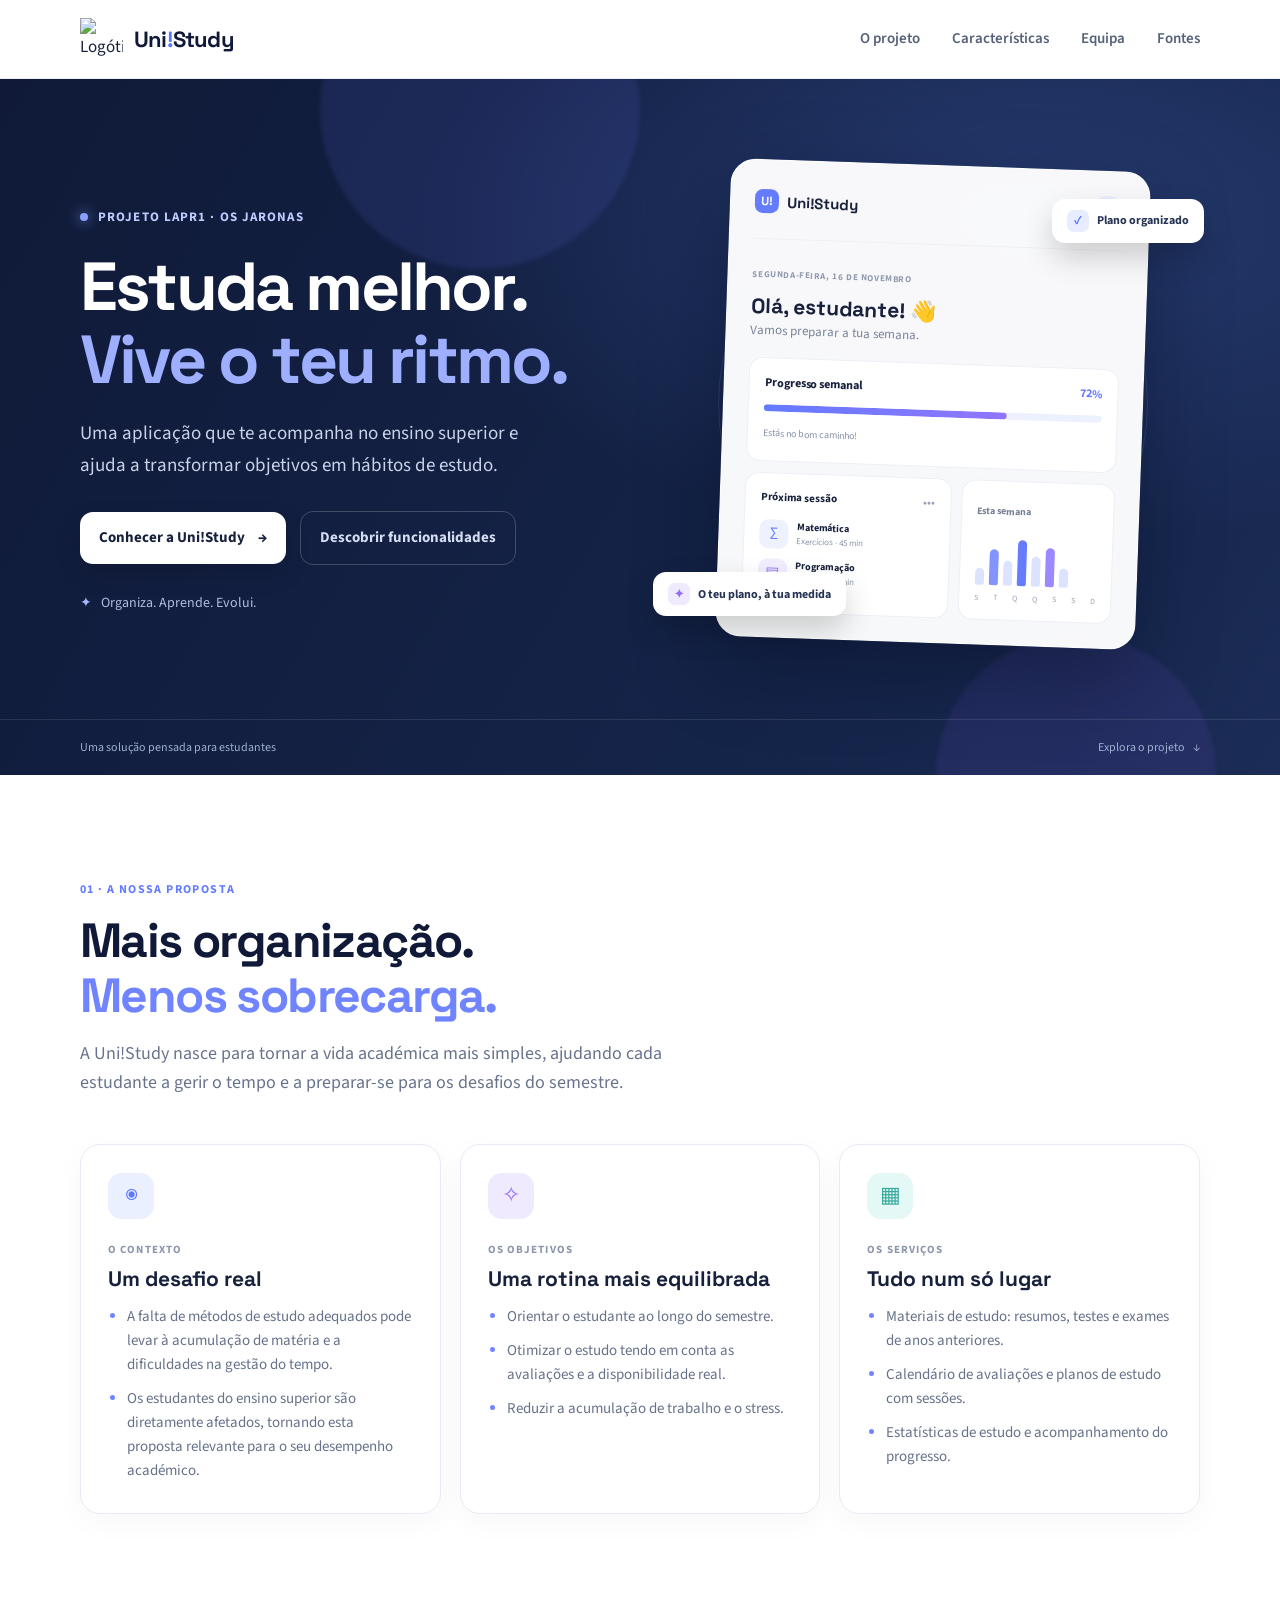
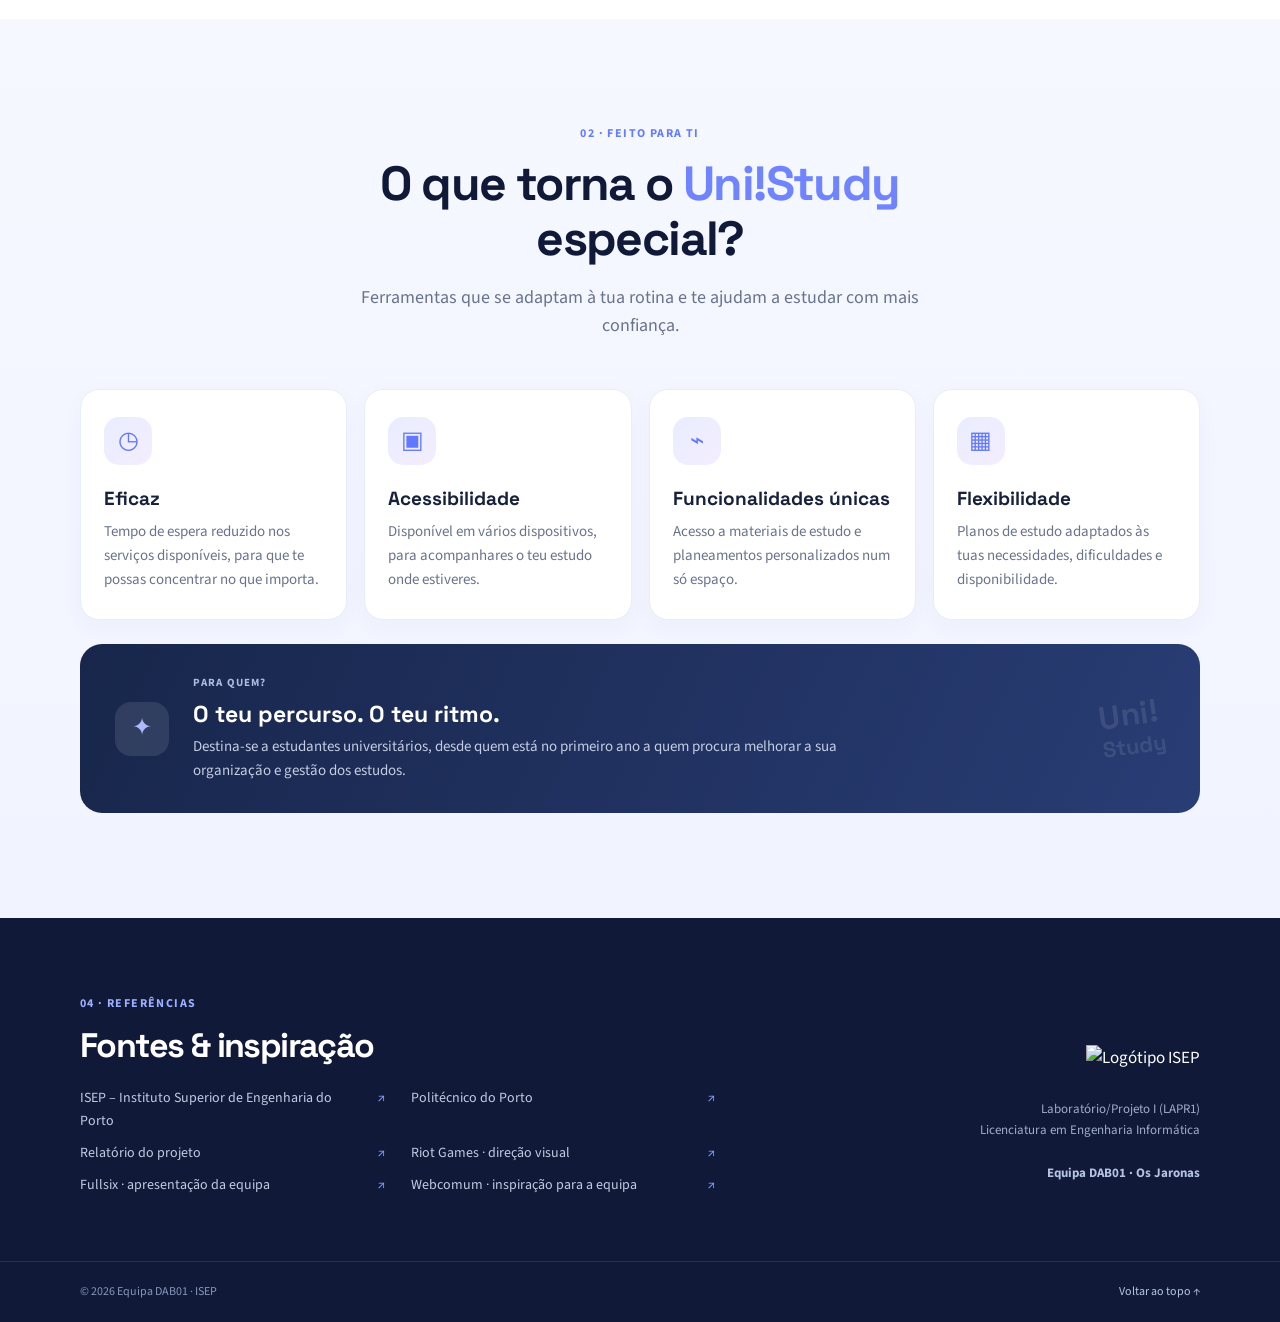
==== index.html @ 88d56cc1 "Fix typo in 'Conhecer a Uni!Study' link" ====
<!DOCTYPE html>
<html lang="pt">
<head>
  <meta charset="UTF-8">
  <meta name="viewport" content="width=device-width, initial-scale=1.0">
  <title>Uni!Study | LAPR1 – Os Jaronas DAB01</title>
  <meta name="description" content="Uni!Study — uma aplicação que te acompanha no ensino superior. Projeto LAPR1 da equipa DAB01 – ISEP.">
  <link rel="preconnect" href="https://fonts.googleapis.com">
  <link rel="preconnect" href="https://fonts.gstatic.com" crossorigin>
  <link href="https://fonts.googleapis.com/css2?family=Space+Grotesk:wght@500;600;700&family=Source+Sans+3:wght@400;600;700&display=swap" rel="stylesheet">
  <link rel="stylesheet" href="css/style.css">
</head>
<body>
  <header class="site-header">
    <div class="container header-inner">
      <a class="brand" href="#inicio" aria-label="Uni!Study — início">
        <img src="images/App-logo.png" alt="Logótipo Uni!Study" class="brand-logo">
        <span class="brand-name">Uni<span>!</span>Study</span>
      </a>
      <nav aria-label="Menu principal">
        <ul class="nav-links">
          <li><a href="#objetivos">O projeto</a></li>
          <li><a href="#caracteristicas">Características</a></li>
          <li><a href="equipa.html">Equipa</a></li>
          <li><a href="#fontes">Fontes</a></li>
        </ul>
      </nav>
    </div>
  </header>

  <main id="inicio">
    <section class="hero">
      <div class="hero-glow glow-one"></div><div class="hero-glow glow-two"></div>
      <div class="container hero-grid">
        <div class="hero-copy">
          <p class="eyebrow"><span class="eyebrow-dot"></span> Projeto LAPR1 · Os Jaronas</p>
          <h1>Estuda melhor.<br><span>Vive o teu ritmo.</span></h1>
          <p class="hero-description">Uma aplicação que te acompanha no ensino superior e ajuda a transformar objetivos em hábitos de estudo.</p>
          <div class="hero-actions">
            <a class="button button-primary" href="aplicacao.html">Conhecer a Uni!Study <span aria-hidden="true">→</span></a>
            <a class="button button-quiet" href="#caracteristicas">Descobrir funcionalidades</a>
          </div>
          <div class="hero-note"><span class="note-icon">✦</span> Organiza. Aprende. Evolui.</div>
        </div>
        <div class="hero-art" aria-label="Ilustração da aplicação Uni!Study">
          <div class="art-orbit orbit-a"></div><div class="art-orbit orbit-b"></div>
          <div class="floating-chip chip-top"><span class="chip-icon">✓</span> Plano organizado</div>
          <div class="app-preview">
            <div class="preview-top"><div class="preview-brand"><span class="mini-mark">U!</span> Uni!Study</div><span class="preview-avatar">JS</span></div>
            <div class="preview-welcome"><small>SEGUNDA-FEIRA, 16 DE NOVEMBRO</small><h3>Olá, estudante! 👋</h3><p>Vamos preparar a tua semana.</p></div>
            <div class="preview-card progress-card"><div class="progress-head"><span>Progresso semanal</span><strong>72%</strong></div><div class="progress-track"><span></span></div><small>Estás no bom caminho!</small></div>
            <div class="preview-lower"><div class="preview-card task-card"><div class="task-heading">Próxima sessão <span>•••</span></div><div class="task-row"><span class="task-symbol">∑</span><div><strong>Matemática</strong><small>Exercícios · 45 min</small></div></div><div class="task-row"><span class="task-symbol purple">▤</span><div><strong>Programação</strong><small>Revisão · 30 min</small></div></div></div><div class="preview-card week-card"><small>Esta semana</small><div class="week-bars"><i></i><i></i><i></i><i></i><i></i><i></i><i></i></div><div class="week-days"><span>S</span><span>T</span><span>Q</span><span>Q</span><span>S</span><span>S</span><span>D</span></div></div></div>
          </div>
          <div class="floating-chip chip-bottom"><span class="chip-icon purple-chip">✦</span> O teu plano, à tua medida</div>
        </div>
      </div>
      <div class="hero-bottom"><div class="container hero-bottom-inner"><span>Uma solução pensada para estudantes</span><span class="scroll-hint">Explora o projeto <span aria-hidden="true">↓</span></span></div></div>
    </section>

    <section id="objetivos" class="section section-light">
      <div class="container">
        <div class="section-heading"><p class="section-kicker">01 · A nossa proposta</p><h2>Mais organização.<br><span>Menos sobrecarga.</span></h2><p class="section-lead">A Uni!Study nasce para tornar a vida académica mais simples, ajudando cada estudante a gerir o tempo e a preparar-se para os desafios do semestre.</p></div>
        <div class="info-grid">
          <article class="info-card context-card"><div class="card-icon icon-blue">◉</div><p class="card-label">O contexto</p><h3>Um desafio real</h3><ul><li>A falta de métodos de estudo adequados pode levar à acumulação de matéria e a dificuldades na gestão do tempo.</li><li>Os estudantes do ensino superior são diretamente afetados, tornando esta proposta relevante para o seu desempenho académico.</li></ul></article>
          <article class="info-card goals-card"><div class="card-icon icon-violet">✧</div><p class="card-label">Os objetivos</p><h3>Uma rotina mais equilibrada</h3><ul><li>Orientar o estudante ao longo do semestre.</li><li>Otimizar o estudo tendo em conta as avaliações e a disponibilidade real.</li><li>Reduzir a acumulação de trabalho e o stress.</li></ul></article>
          <article class="info-card services-card"><div class="card-icon icon-teal">▦</div><p class="card-label">Os serviços</p><h3>Tudo num só lugar</h3><ul><li>Materiais de estudo: resumos, testes e exames de anos anteriores.</li><li>Calendário de avaliações e planos de estudo com sessões.</li><li>Estatísticas de estudo e acompanhamento do progresso.</li></ul></article>
        </div>
      </div>
    </section>

    <section id="caracteristicas" class="section features-section">
      <div class="container">
        <div class="section-heading heading-center"><p class="section-kicker">02 · Feito para ti</p><h2>O que torna o <span>Uni!Study</span> especial?</h2><p class="section-lead">Ferramentas que se adaptam à tua rotina e te ajudam a estudar com mais confiança.</p></div>
        <div class="features-grid">
          <article class="feature-card"><div class="feature-icon">◷</div><h3>Eficaz</h3><p>Tempo de espera reduzido nos serviços disponíveis, para que te possas concentrar no que importa.</p></article>
          <article class="feature-card"><div class="feature-icon">▣</div><h3>Acessibilidade</h3><p>Disponível em vários dispositivos, para acompanhares o teu estudo onde estiveres.</p></article>
          <article class="feature-card"><div class="feature-icon">⌁</div><h3>Funcionalidades únicas</h3><p>Acesso a materiais de estudo e planeamentos personalizados num só espaço.</p></article>
          <article class="feature-card"><div class="feature-icon">▦</div><h3>Flexibilidade</h3><p>Planos de estudo adaptados às tuas necessidades, dificuldades e disponibilidade.</p></article>
        </div>
        <div class="audience-banner"><div class="audience-symbol">✦</div><div><p class="card-label">Para quem?</p><h3>O teu percurso. O teu ritmo.</h3><p>Destina-se a estudantes universitários, desde quem está no primeiro ano a quem procura melhorar a sua organização e gestão dos estudos.</p></div><div class="audience-decoration">Uni!<br><span>Study</span></div></div>
      </div>
    </section>
  </main>

  <footer class="footer">
    <div class="container footer-main footer-main-updated">
      <section id="fontes" class="sources-section"><p class="section-kicker">04 · Referências</p><h2>Fontes & inspiração</h2><ul class="source-list"><li><a href="https://www.isep.ipp.pt" target="_blank" rel="noopener noreferrer">ISEP – Instituto Superior de Engenharia do Porto <span>↗</span></a></li><li><a href="https://www.ipp.pt" target="_blank" rel="noopener noreferrer">Politécnico do Porto <span>↗</span></a></li><li><a href="Documents/Relatorio_Sprint1.pdf" target="_blank" rel="noopener">Relatório do projeto <span>↗</span></a></li><li><a href="https://www.riotgames.com/en" target="_blank" rel="noopener noreferrer">Riot Games · direção visual <span>↗</span></a></li><li><a href="https://fullsix.pt/" target="_blank" rel="noopener noreferrer">Fullsix · apresentação da equipa <span>↗</span></a></li><li><a href="https://www.webcomum.com/pt" target="_blank" rel="noopener noreferrer">Webcomum · inspiração para a equipa <span>↗</span></a></li></ul></section>
      <div class="footer-brand"><img src="images/Isep-logo.png" alt="Logótipo ISEP" class="footer-logo"><p>Laboratório/Projeto I (LAPR1)<br>Licenciatura em Engenharia Informática</p><p class="footer-team-label">Equipa DAB01 · Os Jaronas</p></div>
    </div>
    <div class="footer-bottom"><div class="container footer-bottom-inner"><span>© 2026 Equipa DAB01 · ISEP</span><a href="#inicio">Voltar ao topo ↑</a></div></div>
  </footer>
</body>
</html>
---- css/style.css ----
:root{--navy:#101a38;--navy-2:#18264b;--blue:#5876ff;--violet:#8a67f5;--ink:#18213c;--muted:#68738c;--pale:#f5f7ff;--white:#fff;--line:#e8ebf5;--font-heading:'Space Grotesk',sans-serif;--font-body:'Source Sans 3',sans-serif}
*{box-sizing:border-box}html{scroll-behavior:smooth;scroll-padding-top:90px}body{margin:0;font-family:var(--font-body);color:var(--ink);background:#fff;font-size:17px;line-height:1.6}a{color:inherit;text-decoration:none}.container{width:min(1120px,calc(100% - 48px));margin-inline:auto}
.site-header{position:sticky;top:0;z-index:50;background:rgba(255,255,255,.92);backdrop-filter:blur(14px);border-bottom:1px solid rgba(230,234,245,.75)}.header-inner{height:78px;display:flex;align-items:center;justify-content:space-between;gap:26px}.brand{display:flex;align-items:center;gap:11px}.brand-logo{width:43px;height:43px;object-fit:contain}.brand-name{font:700 22px var(--font-heading);letter-spacing:-.8px;color:var(--navy)}.brand-name span{color:var(--blue)}.nav-links{display:flex;align-items:center;gap:32px;list-style:none;margin:0;padding:0}.nav-links a{font-weight:600;font-size:15px;color:#56617a;transition:color .2s}.nav-links a:hover{color:var(--blue)}.header-cta{background:var(--pale);color:var(--blue);font-weight:700;padding:10px 17px;border-radius:12px;font-size:14px;transition:.2s}.header-cta:hover{background:#e9edff;transform:translateY(-1px)}
.hero{position:relative;overflow:hidden;background:radial-gradient(ellipse at 80% 20%,#263b70 0,transparent 42%),linear-gradient(120deg,#101a38,#15254b 75%,#1b2c56);color:#fff;min-height:620px}.hero-grid{position:relative;z-index:2;display:grid;grid-template-columns:1fr 1fr;align-items:center;gap:50px;padding-top:86px;padding-bottom:76px}.hero-copy{max-width:540px}.eyebrow{display:flex;align-items:center;gap:10px;color:#bdcaff;font-weight:700;font-size:13px;letter-spacing:1.1px;text-transform:uppercase}.eyebrow-dot{width:8px;height:8px;background:#88a0ff;border-radius:50%;box-shadow:0 0 14px #88a0ff}.hero h1{font:700 clamp(44px,5.4vw,68px)/1.08 var(--font-heading);letter-spacing:-2.8px;margin:22px 0}.hero h1 span{color:#9eafff}.hero-description{font-size:19px;color:#c9d2e9;max-width:475px;line-height:1.65}.hero-actions{display:flex;flex-wrap:wrap;align-items:center;gap:14px;margin-top:30px}.button{display:inline-flex;align-items:center;gap:13px;border-radius:13px;padding:14px 19px;font-weight:700;font-size:15px;transition:transform .2s,box-shadow .2s}.button:hover{transform:translateY(-2px)}.button-primary{color:#18213c;background:#fff;box-shadow:0 10px 24px rgba(0,0,0,.13)}.button-primary:hover{box-shadow:0 13px 30px rgba(0,0,0,.2)}.button-quiet{color:#d4dcf2;border:1px solid rgba(255,255,255,.2)}.button-quiet:hover{background:rgba(255,255,255,.08)}.hero-note{margin-top:27px;color:#aebde0;font-size:14px;display:flex;align-items:center;gap:9px}.note-icon{color:#a6b5ff}.hero-art{position:relative;min-height:440px;display:flex;align-items:center;justify-content:center}.app-preview{position:relative;z-index:2;width:min(420px,100%);padding:24px;border:1px solid rgba(255,255,255,.5);border-radius:25px;background:rgba(255,255,255,.97);color:var(--ink);box-shadow:0 28px 80px rgba(4,10,29,.38);transform:rotate(2deg)}.preview-top{display:flex;align-items:center;justify-content:space-between;padding-bottom:20px;border-bottom:1px solid #edf0f7}.preview-brand{font:700 15px var(--font-heading);display:flex;align-items:center;gap:8px}.mini-mark{background:#657cff;color:#fff;font-weight:700;border-radius:8px;padding:4px 6px;font-size:12px}.preview-avatar{width:34px;height:34px;display:grid;place-items:center;border-radius:50%;background:#e9edff;color:#536bf0;font-weight:700;font-size:12px}.preview-welcome{padding:20px 0 16px}.preview-welcome small{font-size:9px;letter-spacing:.6px;color:#929bb0;font-weight:700}.preview-welcome h3{font:700 21px var(--font-heading);margin:6px 0 1px}.preview-welcome p{margin:0;color:#78839a;font-size:13px}.preview-card{border:1px solid #edf0f6;border-radius:14px;padding:15px;background:#fff}.progress-head{display:flex;justify-content:space-between;font-size:12px;font-weight:700}.progress-head strong{color:#657bff}.progress-track{height:7px;background:#edf0ff;border-radius:8px;margin:12px 0 7px;overflow:hidden}.progress-track span{display:block;width:72%;height:100%;border-radius:8px;background:linear-gradient(90deg,#637bff,#9275ff)}.progress-card>small{font-size:10px;color:#8791a6}.preview-lower{display:grid;grid-template-columns:1.35fr 1fr;gap:10px;margin-top:11px}.task-heading{font-size:11px;font-weight:700;display:flex;justify-content:space-between;margin-bottom:12px}.task-heading span{color:#9ba4b6}.task-row{display:flex;align-items:center;gap:8px;margin-top:9px}.task-symbol{width:29px;height:29px;border-radius:9px;background:#eef2ff;color:#6279ff;display:grid;place-items:center;font-size:15px}.task-symbol.purple{background:#f2edff;color:#9373f4}.task-row strong{display:block;font-size:10px}.task-row small{display:block;font-size:9px;color:#8b95a9}.week-card>small{font-size:10px;font-weight:700;color:#778198}.week-bars{height:54px;display:flex;align-items:end;gap:5px;margin-top:7px}.week-bars i{width:9px;border-radius:5px 5px 2px 2px;background:#dce3ff;height:30%}.week-bars i:nth-child(2){height:65%;background:#8394ff}.week-bars i:nth-child(3){height:45%}.week-bars i:nth-child(4){height:85%;background:#667cff}.week-bars i:nth-child(5){height:55%}.week-bars i:nth-child(6){height:72%;background:#9c88ff}.week-bars i:nth-child(7){height:34%}.week-days{display:flex;justify-content:space-between;font-size:8px;color:#9ca5b8;margin-top:7px}.floating-chip{position:absolute;z-index:3;display:flex;align-items:center;gap:8px;background:#fff;color:#273454;padding:11px 15px;border-radius:13px;font-size:12px;font-weight:700;box-shadow:0 14px 30px rgba(0,0,0,.18)}.chip-top{top:34px;right:-4px}.chip-bottom{bottom:27px;left:-12px}.chip-icon{width:22px;height:22px;border-radius:7px;display:grid;place-items:center;background:#e7edff;color:#5574ff}.purple-chip{background:#f0eaff;color:#926df4}.art-orbit{position:absolute;border:1px solid rgba(153,174,255,.16);border-radius:50%}.orbit-a{width:430px;height:430px}.orbit-b{width:340px;height:340px;border-style:dashed}.hero-glow{position:absolute;border-radius:50%;filter:blur(2px);pointer-events:none}.glow-one{width:320px;height:320px;background:rgba(104,118,255,.12);top:-130px;left:25%}.glow-two{width:280px;height:280px;background:rgba(144,104,255,.1);bottom:-140px;right:5%}.hero-bottom{border-top:1px solid rgba(255,255,255,.1);position:relative;z-index:2}.hero-bottom-inner{height:55px;display:flex;justify-content:space-between;align-items:center;color:#9eafd2;font-size:12px}.scroll-hint{display:flex;gap:8px;align-items:center}
.section{padding:105px 0}.section-light{background:#fff}.section-heading{max-width:640px;margin-bottom:46px}.section-kicker{font-size:12px;letter-spacing:1.4px;text-transform:uppercase;font-weight:700;color:#647cff;margin:0 0 13px}.section-heading h2,.footer h2{font:700 clamp(34px,4vw,48px)/1.15 var(--font-heading);letter-spacing:-1.6px;margin:0;color:var(--navy)}.section-heading h2 span{color:#7084ff}.section-lead{color:var(--muted);font-size:18px;max-width:600px;margin:17px 0 0}.info-grid{display:grid;grid-template-columns:repeat(3,1fr);gap:19px}.info-card{padding:28px 27px 30px;border:1px solid var(--line);border-radius:20px;background:#fff;box-shadow:0 8px 30px rgba(25,40,85,.035);transition:transform .25s,box-shadow .25s}.info-card:hover{transform:translateY(-5px);box-shadow:0 17px 38px rgba(25,40,85,.09)}.card-icon{width:46px;height:46px;display:grid;place-items:center;border-radius:14px;font-size:22px;margin-bottom:22px}.icon-blue{background:#eaf0ff;color:#5c78ff}.icon-violet{background:#f0eaff;color:#956ff5}.icon-teal{background:#e4f8f5;color:#39a99c}.card-label{font-size:11px;letter-spacing:1.1px;text-transform:uppercase;font-weight:700;color:#8b95ab;margin:0 0 7px}.info-card h3{font:700 21px var(--font-heading);margin:0 0 13px}.info-card ul{padding-left:19px;margin:0;color:#66718a;font-size:15px}.info-card li+li{margin-top:10px}.info-card li::marker{color:#7185ff}
.features-section{background:linear-gradient(180deg,#f6f8ff,#f1f4ff);position:relative}.heading-center{text-align:center;margin-inline:auto;max-width:720px;margin-bottom:48px}.heading-center .section-lead{margin-inline:auto}.features-grid{display:grid;grid-template-columns:repeat(4,1fr);gap:17px}.feature-card{background:#fff;border:1px solid #e9edfb;border-radius:19px;padding:27px 23px;box-shadow:0 7px 25px rgba(37,53,111,.035);transition:transform .25s,box-shadow .25s}.feature-card:hover{transform:translateY(-5px);box-shadow:0 15px 32px rgba(37,53,111,.09)}.feature-icon{width:48px;height:48px;display:grid;place-items:center;border-radius:15px;background:linear-gradient(135deg,#e9edff,#f3edff);color:#6178ff;font-size:24px;margin-bottom:21px}.feature-card h3{font:700 19px var(--font-heading);margin:0 0 9px}.feature-card p{margin:0;color:#69748b;font-size:15px}.audience-banner{margin-top:24px;border-radius:22px;padding:30px 35px;display:flex;align-items:center;gap:24px;background:linear-gradient(115deg,#18264b,#293d75);color:white;position:relative;overflow:hidden}.audience-symbol{width:54px;height:54px;border-radius:16px;background:rgba(255,255,255,.1);display:grid;place-items:center;font-size:24px;color:#aebaff;flex-shrink:0}.audience-banner .card-label{color:#aebce0}.audience-banner h3{font:700 23px var(--font-heading);margin:0 0 6px}.audience-banner p:last-child{margin:0;color:#c4cde3;font-size:15px;max-width:700px}.audience-decoration{margin-left:auto;font:700 32px/.9 var(--font-heading);color:rgba(255,255,255,.1);transform:rotate(-8deg);white-space:nowrap}.audience-decoration span{font-size:22px}
.footer{background:#101a38;color:#fff}.footer-main{padding:76px 0 64px;display:grid;grid-template-columns:1.2fr 1fr .8fr;gap:60px}.footer .section-kicker{color:#9eafff}.footer h2{font-size:34px;color:#fff}.footer-intro{color:#aeb9d4;margin:13px 0 24px;font-size:15px}.team-list,.source-list{list-style:none;padding:0;margin:0}.team-list li{display:flex;align-items:center;gap:11px;padding:10px 0;border-bottom:1px solid rgba(255,255,255,.09)}.team-avatar{width:33px;height:33px;border-radius:11px;display:grid;place-items:center;background:#253765;color:#b6c4ff;font-size:11px;font-weight:700}.team-name{font-weight:600;font-size:14px}.team-number{margin-left:auto;color:#8695b8;font-size:12px}.sources-section h2{margin-bottom:22px}.source-list li+li{margin-top:12px}.source-list a{display:flex;justify-content:space-between;gap:15px;color:#c0cbe3;font-size:14px;transition:color .2s}.source-list a:hover{color:white}.source-list span{color:#879bff}.footer-brand{align-self:end;text-align:right}.footer-logo{width:130px;max-height:70px;object-fit:contain;margin-bottom:14px}.footer-brand p{font-size:13px;line-height:1.6;color:#9eaccb}.footer-bottom{border-top:1px solid rgba(255,255,255,.1)}.footer-bottom-inner{height:60px;display:flex;align-items:center;justify-content:space-between;font-size:12px;color:#8796b7}.footer-bottom a{color:#b7c4e4;transition:color .2s}.footer-bottom a:hover{color:#fff}
@media(max-width:950px){.nav-links{gap:18px}.hero-grid{gap:25px}.hero h1{font-size:55px}.app-preview{width:370px;padding:20px}.hero-art{min-height:390px}.info-grid{gap:13px}.info-card{padding:23px 20px}.features-grid{grid-template-columns:repeat(2,1fr)}.footer-main{gap:35px}}
@media(max-width:720px){.header-inner{height:auto;min-height:72px;flex-wrap:wrap;padding:13px 0}.nav-links{order:3;width:100%;justify-content:center;gap:22px;padding:7px 0 3px}.nav-links a{font-size:13px}.header-cta{font-size:13px}.hero-grid{grid-template-columns:1fr;padding-top:62px;padding-bottom:48px}.hero-copy{margin-inline:auto;text-align:center}.eyebrow,.hero-actions,.hero-note{justify-content:center}.hero h1{font-size:clamp(43px,10vw,60px)}.hero-description{margin-inline:auto;font-size:17px}.hero-art{min-height:390px;margin-top:8px}.app-preview{width:min(400px,92%)}.chip-top{right:0}.chip-bottom{left:0}.hero-bottom-inner{font-size:11px}.section{padding:75px 0}.section-heading h2{font-size:39px}.section-lead{font-size:16px}.info-grid{grid-template-columns:1fr}.info-card{padding:25px}.heading-center{margin-bottom:34px}.audience-banner{padding:24px;gap:15px}.audience-decoration{display:none}.footer-main{grid-template-columns:1fr;gap:40px;padding:60px 0}.footer-brand{text-align:left;align-self:auto}.footer-logo{margin-bottom:8px}.footer-bottom-inner{height:auto;min-height:60px;gap:12px;padding:15px 0}}
@media(max-width:420px){.container{width:calc(100% - 30px)}.brand-name{font-size:19px}.brand-logo{width:36px;height:36px}.header-cta{padding:9px 12px}.nav-links{gap:15px}.nav-links a{font-size:12px}.hero h1{letter-spacing:-1.8px}.hero-actions{flex-direction:column}.button{width:100%;justify-content:center}.hero-art{min-height:350px}.app-preview{padding:17px}.preview-lower{grid-template-columns:1.2fr .9fr}.floating-chip{font-size:11px;padding:9px 11px}.chip-bottom{bottom:10px}.chip-top{top:10px}.orbit-a{width:350px;height:350px}.orbit-b{width:280px;height:280px}.features-grid{grid-template-columns:1fr}.feature-card{padding:24px}.audience-banner{align-items:flex-start}.audience-symbol{width:43px;height:43px;font-size:20px}}
@media(prefers-reduced-motion:reduce){html{scroll-behavior:auto}*,*::before,*::after{transition:none!important}}

/* Inspiration update: editorial team cards, bold contrast and a more visual rhythm */
.team-showcase{padding:100px 0 92px;background:#11162b;color:#fff;position:relative;overflow:hidden}.team-showcase:before{content:"";position:absolute;width:680px;height:680px;border:1px solid rgba(132,151,255,.12);border-radius:50%;left:-370px;top:-310px;pointer-events:none}.team-showcase:after{content:"U!";position:absolute;right:-35px;bottom:-100px;font:700 330px/.8 var(--font-heading);letter-spacing:-30px;color:rgba(255,255,255,.025);pointer-events:none}.team-heading{display:flex;align-items:end;justify-content:space-between;gap:35px;margin-bottom:42px;position:relative;z-index:1}.team-heading h2{font:700 clamp(36px,4.5vw,54px)/1.05 var(--font-heading);letter-spacing:-2px;margin:0;color:#fff}.team-heading h2 span{color:#8fa0ff}.team-heading>p{max-width:380px;margin:0 0 4px;color:#aab4d2;font-size:16px}.team-cards{display:grid;grid-template-columns:repeat(4,1fr);gap:18px;position:relative;z-index:1}.member-card{border:1px solid rgba(255,255,255,.11);background:rgba(255,255,255,.035);border-radius:19px;overflow:hidden;transition:transform .28s,border-color .28s,background .28s}.member-card:hover{transform:translateY(-8px);border-color:rgba(255,255,255,.3);background:rgba(255,255,255,.07)}.member-art{height:245px;position:relative;overflow:hidden;display:grid;place-items:center}.member-blue .member-art{background:linear-gradient(145deg,#243b76,#607cff)}.member-violet .member-art{background:linear-gradient(145deg,#46316f,#9a79f4)}.member-orange .member-art{background:linear-gradient(145deg,#763c34,#f0a56d)}.member-teal .member-art{background:linear-gradient(145deg,#1f5e61,#56c4b3)}.member-shape{position:absolute;border:1px solid rgba(255,255,255,.26);border-radius:50%;transition:transform .5s}.member-card:hover .member-shape{transform:scale(1.14) rotate(15deg)}.shape-one{width:240px;height:240px;left:-50px;top:25px}.shape-two{width:190px;height:190px;right:-35px;top:10px;border-style:dashed}.shape-three{width:260px;height:260px;right:-90px;bottom:-70px}.shape-four{width:190px;height:190px;left:-40px;bottom:-40px}.member-initials{font:700 clamp(65px,7vw,100px)/1 var(--font-heading);letter-spacing:-8px;color:rgba(255,255,255,.92);text-shadow:0 12px 30px rgba(0,0,0,.13);z-index:1}.member-tag{position:absolute;top:16px;left:16px;border:1px solid rgba(255,255,255,.3);background:rgba(10,15,30,.13);backdrop-filter:blur(6px);padding:6px 9px;border-radius:20px;font-size:10px;font-weight:700;letter-spacing:1px;color:#fff}.member-info{padding:19px 19px 20px;display:flex;align-items:center;justify-content:space-between;gap:12px}.member-info h3{margin:0;font:700 16px var(--font-heading);color:#fff}.member-info>span{font-size:11px;color:#a8b2d1;white-space:nowrap}.team-footnote{display:flex;align-items:center;gap:12px;margin-top:30px;color:#8995b9;font-size:12px;position:relative;z-index:1}.team-footnote-mark{width:30px;height:30px;display:grid;place-items:center;background:#657bff;border-radius:9px;font:700 12px var(--font-heading);color:#fff}.footer-main-updated{grid-template-columns:1.2fr .8fr}.footer-main-updated .source-list{display:grid;grid-template-columns:1fr 1fr;gap:10px 25px}.footer-main-updated .source-list li+li{margin-top:0}.footer-team-label{margin-top:22px!important;color:#b5c2e1!important;font-weight:700}
@media(max-width:950px){.team-cards{grid-template-columns:repeat(2,1fr)}.member-art{height:220px}.footer-main-updated{grid-template-columns:1fr .7fr}}
@media(max-width:720px){.team-showcase{padding:75px 0}.team-heading{display:block}.team-heading>p{margin-top:18px}.team-cards{gap:13px}.member-art{height:190px}.member-info{display:block;padding:16px}.member-info h3{font-size:15px}.member-info>span{display:block;margin-top:6px}.footer-main-updated{grid-template-columns:1fr}.footer-main-updated .source-list{grid-template-columns:1fr}}
@media(max-width:420px){.team-cards{grid-template-columns:1fr 1fr}.member-art{height:155px}.member-initials{font-size:68px}.member-info h3{font-size:14px}.member-tag{font-size:9px;padding:5px 7px}.team-footnote{align-items:flex-start}}


/* Secção da equipa — apresentação minimalista inspirada na referência Webcomum */
.team-showcase{background:#f4f4f4;color:#17243a;padding:76px 0 70px;overflow:hidden}
.team-showcase:before,.team-showcase:after{display:none}
.team-heading-simple{display:block;text-align:center;margin:0 0 54px}
.team-heading-simple>div{width:100%}
.team-heading-simple .section-kicker{color:#788397;margin-bottom:12px}
.team-heading-simple h2{font:700 clamp(34px,4vw,46px)/1.1 var(--font-heading);letter-spacing:-1.5px;color:#17243a;margin:0}
.team-heading-simple h2 span{color:#536df2}
.team-cards-simple{display:grid;grid-template-columns:repeat(4,minmax(0,1fr));gap:34px;max-width:900px;margin:0 auto;position:relative;z-index:1}
.member-card-simple{background:transparent;border:0;border-radius:0;box-shadow:none;text-align:center;padding:0;transition:transform .25s ease}
.member-card-simple:hover{transform:translateY(-5px);background:transparent;border:0}
.member-photo-placeholder{width:112px;height:112px;margin:0 auto 16px;border-radius:12px;background:linear-gradient(145deg,#e0e5ee,#cbd3e1);box-shadow:0 5px 16px rgba(20,35,60,.18);display:grid;place-items:center;overflow:hidden;position:relative}
.member-photo-placeholder:before{content:"";position:absolute;width:42px;height:42px;top:19px;border-radius:50%;background:#8794aa}
.member-photo-placeholder:after{content:"";position:absolute;width:72px;height:42px;bottom:-5px;border-radius:42px 42px 10px 10px;background:#8794aa}
.member-photo-placeholder span{position:absolute;z-index:2;bottom:9px;color:#fff;font:700 11px var(--font-heading);letter-spacing:1px;opacity:.95}
.member-card-simple h3{font:700 17px var(--font-heading);color:#17243a;margin:0 0 5px}
.member-card-simple p{font-size:13px;color:#7b8495;margin:0;letter-spacing:.3px}
.team-caption{text-align:center;color:#8992a1;font-size:12px;margin:48px 0 0}
@media(max-width:720px){.team-showcase{padding:65px 0}.team-heading-simple{margin-bottom:38px}.team-cards-simple{grid-template-columns:repeat(2,minmax(0,1fr));gap:34px 18px}.member-photo-placeholder{width:104px;height:104px}.team-caption{margin-top:38px}}
@media(max-width:380px){.team-cards-simple{gap:30px 10px}.member-card-simple h3{font-size:15px}.member-photo-placeholder{width:94px;height:94px}}
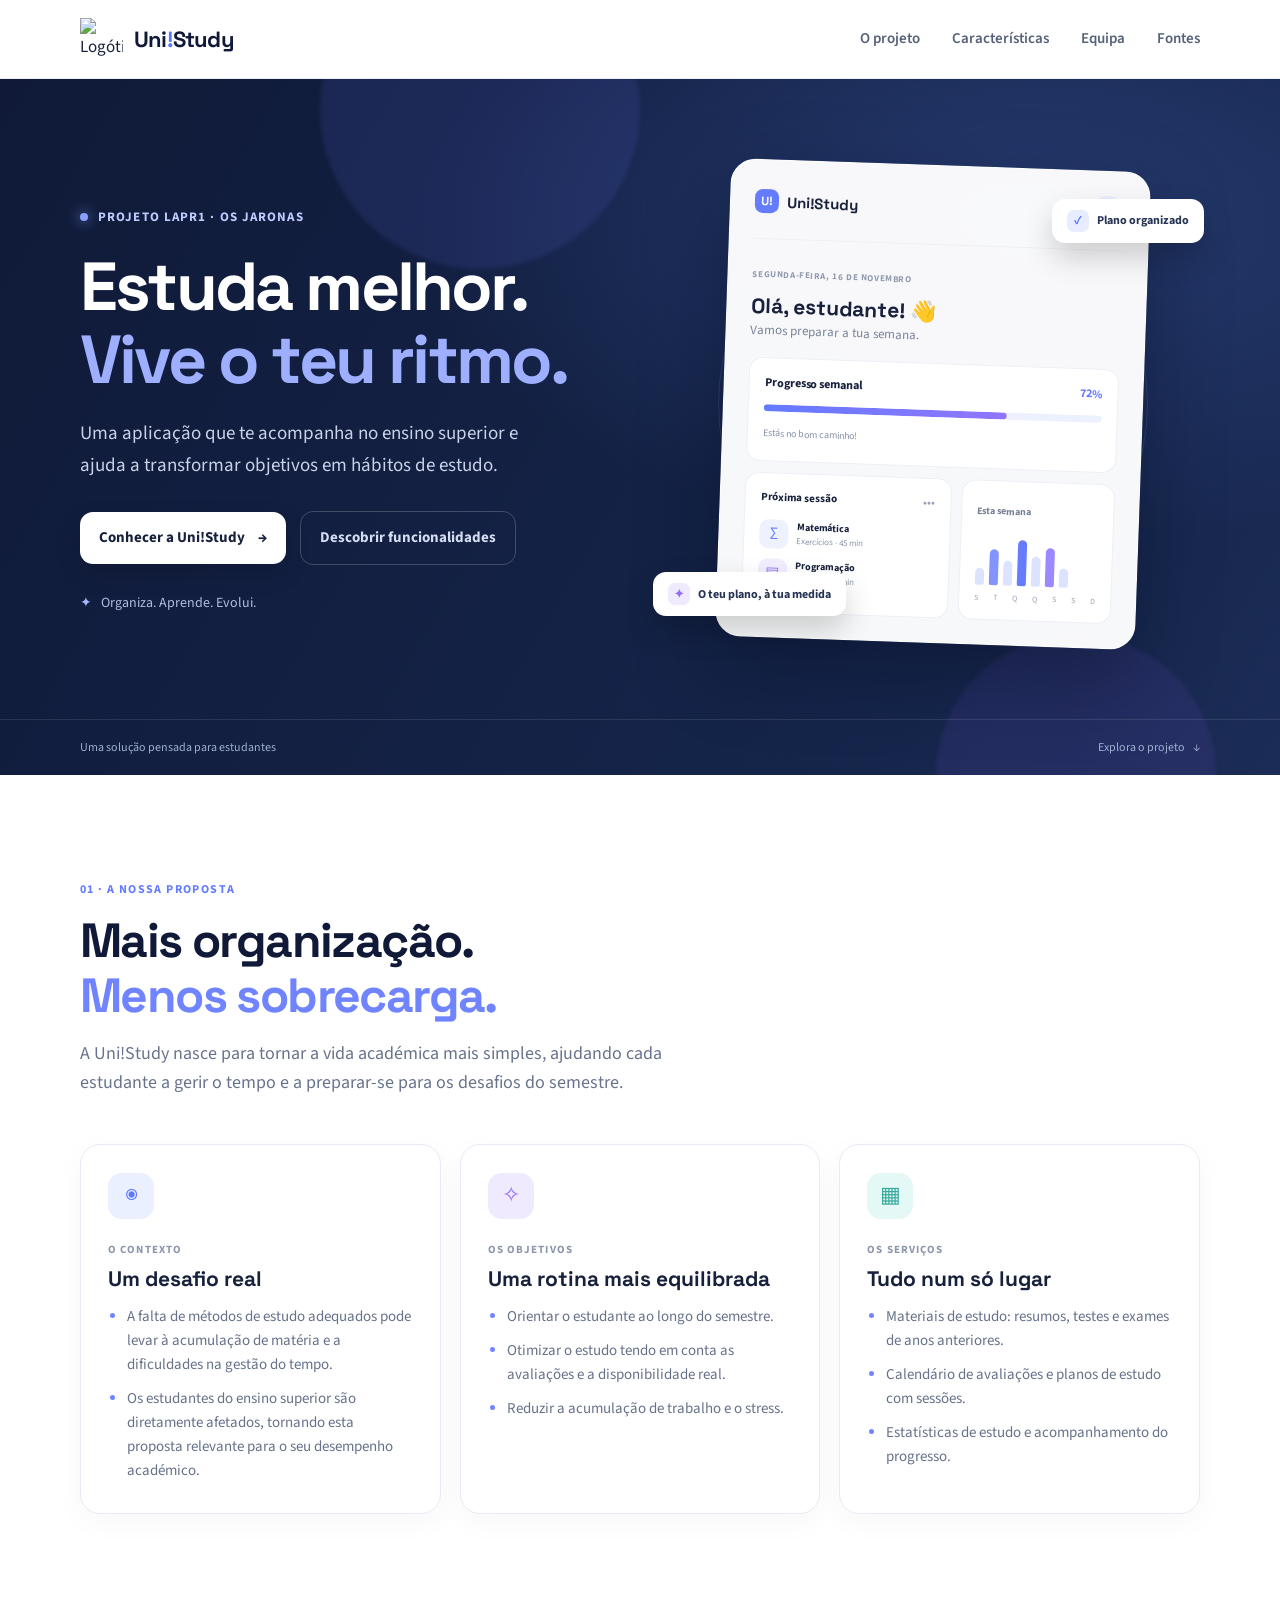
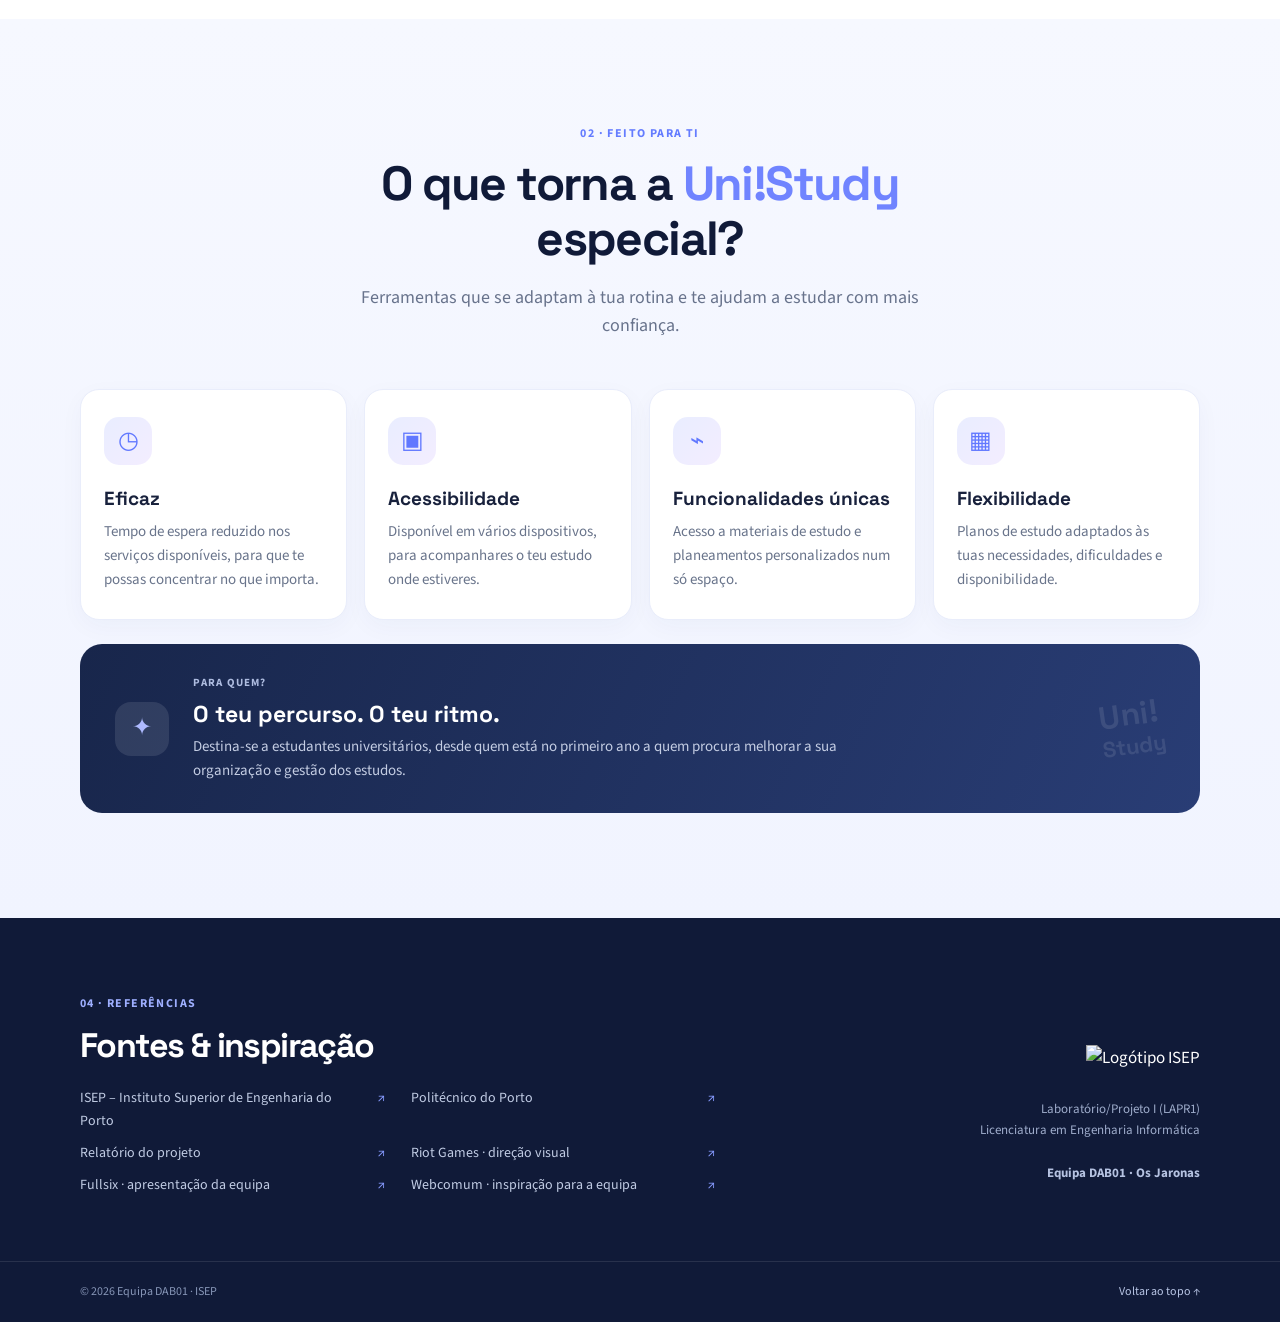
==== commit 9f84cba0: "Fix HTML structure in features section" ====
--- a/index.html
+++ b/index.html
@@ -70,7 +70,7 @@
 
     <section id="caracteristicas" class="section features-section">
       <div class="container">
-        <div class="section-heading heading-center"><p class="section-kicker">02 · Feito para ti</p><h2>O que torna o <span>Uni!Study</span> especial?</h2><p class="section-lead">Ferramentas que se adaptam à tua rotina e te ajudam a estudar com mais confiança.</p></div>
+        <div class="section-heading heading-center"><p class="section-kicker">02 · Feito para ti</p><h2>O que torna a <span>Uni!Study</span> especial?</h2><p class="section-lead">Ferramentas que se adaptam à tua rotina e te ajudam a estudar com mais confiança.</p></div>
         <div class="features-grid">
           <article class="feature-card"><div class="feature-icon">◷</div><h3>Eficaz</h3><p>Tempo de espera reduzido nos serviços disponíveis, para que te possas concentrar no que importa.</p></article>
           <article class="feature-card"><div class="feature-icon">▣</div><h3>Acessibilidade</h3><p>Disponível em vários dispositivos, para acompanhares o teu estudo onde estiveres.</p></article>
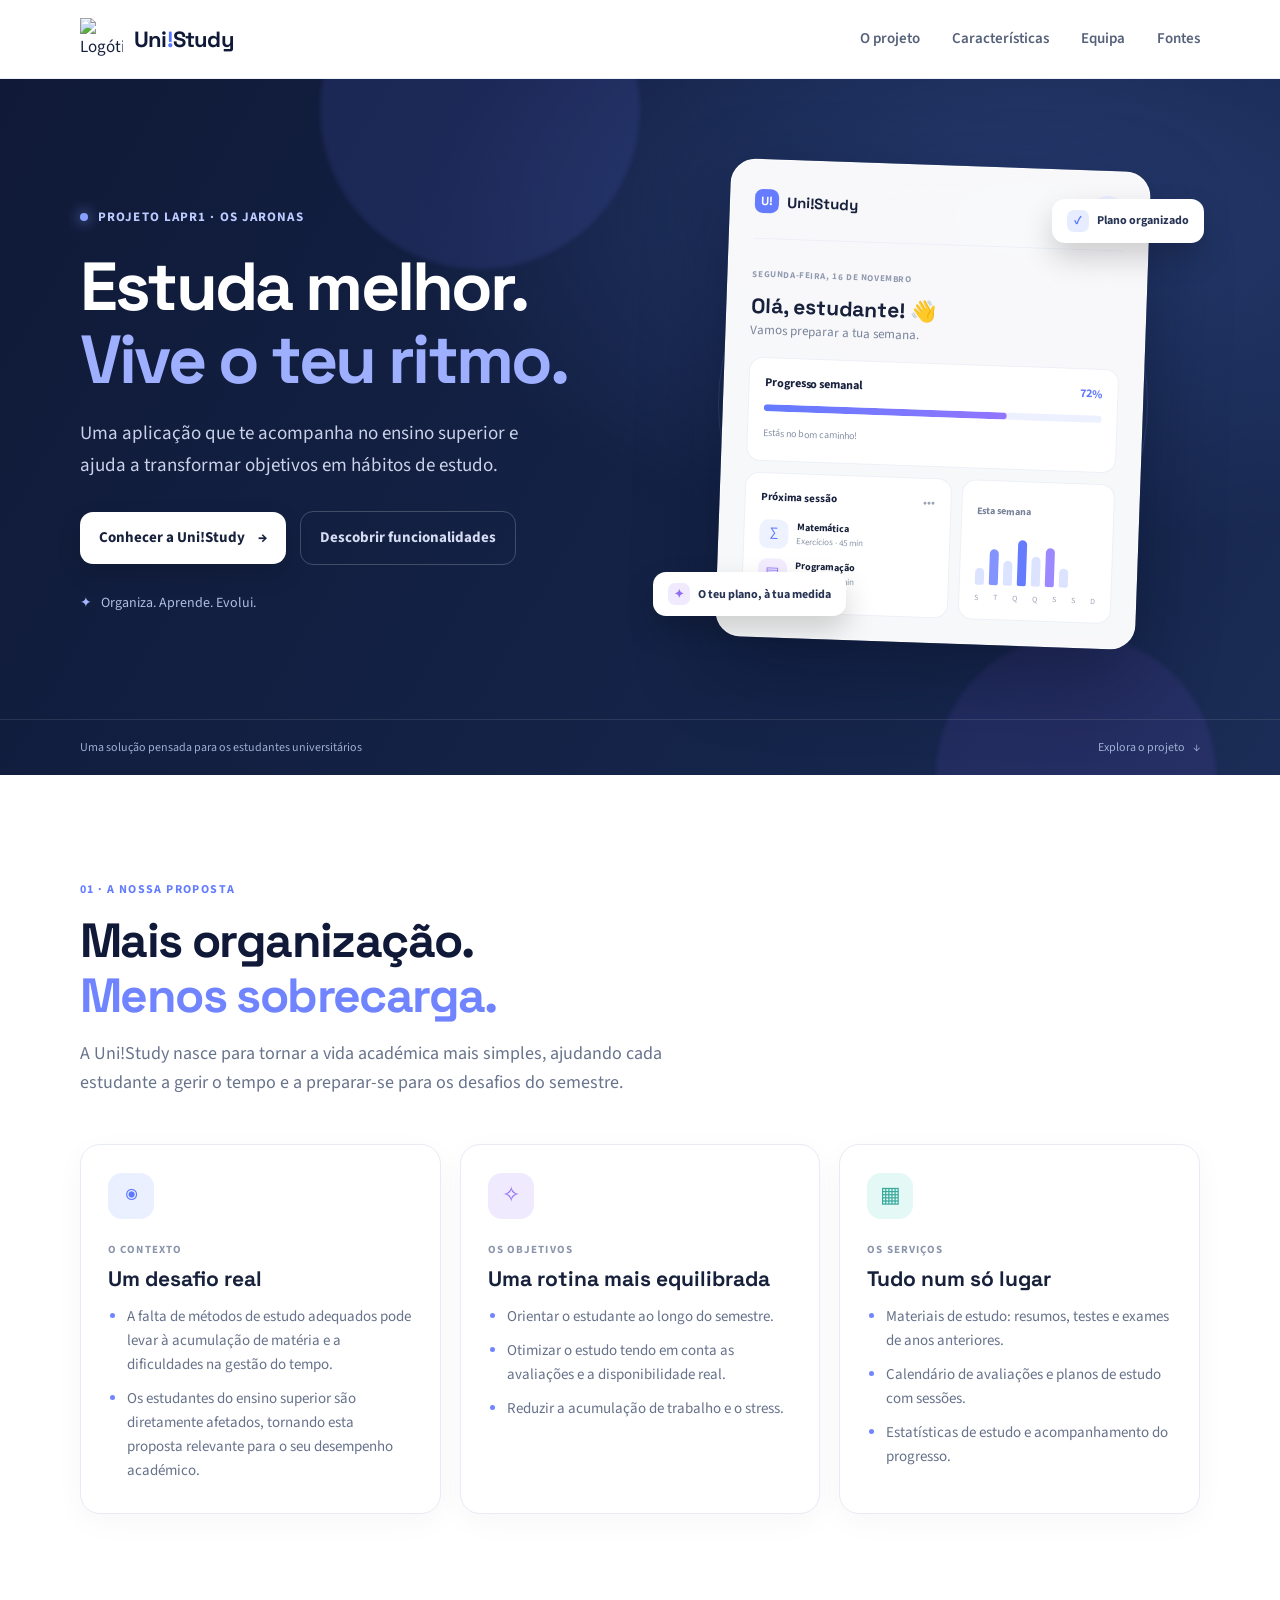
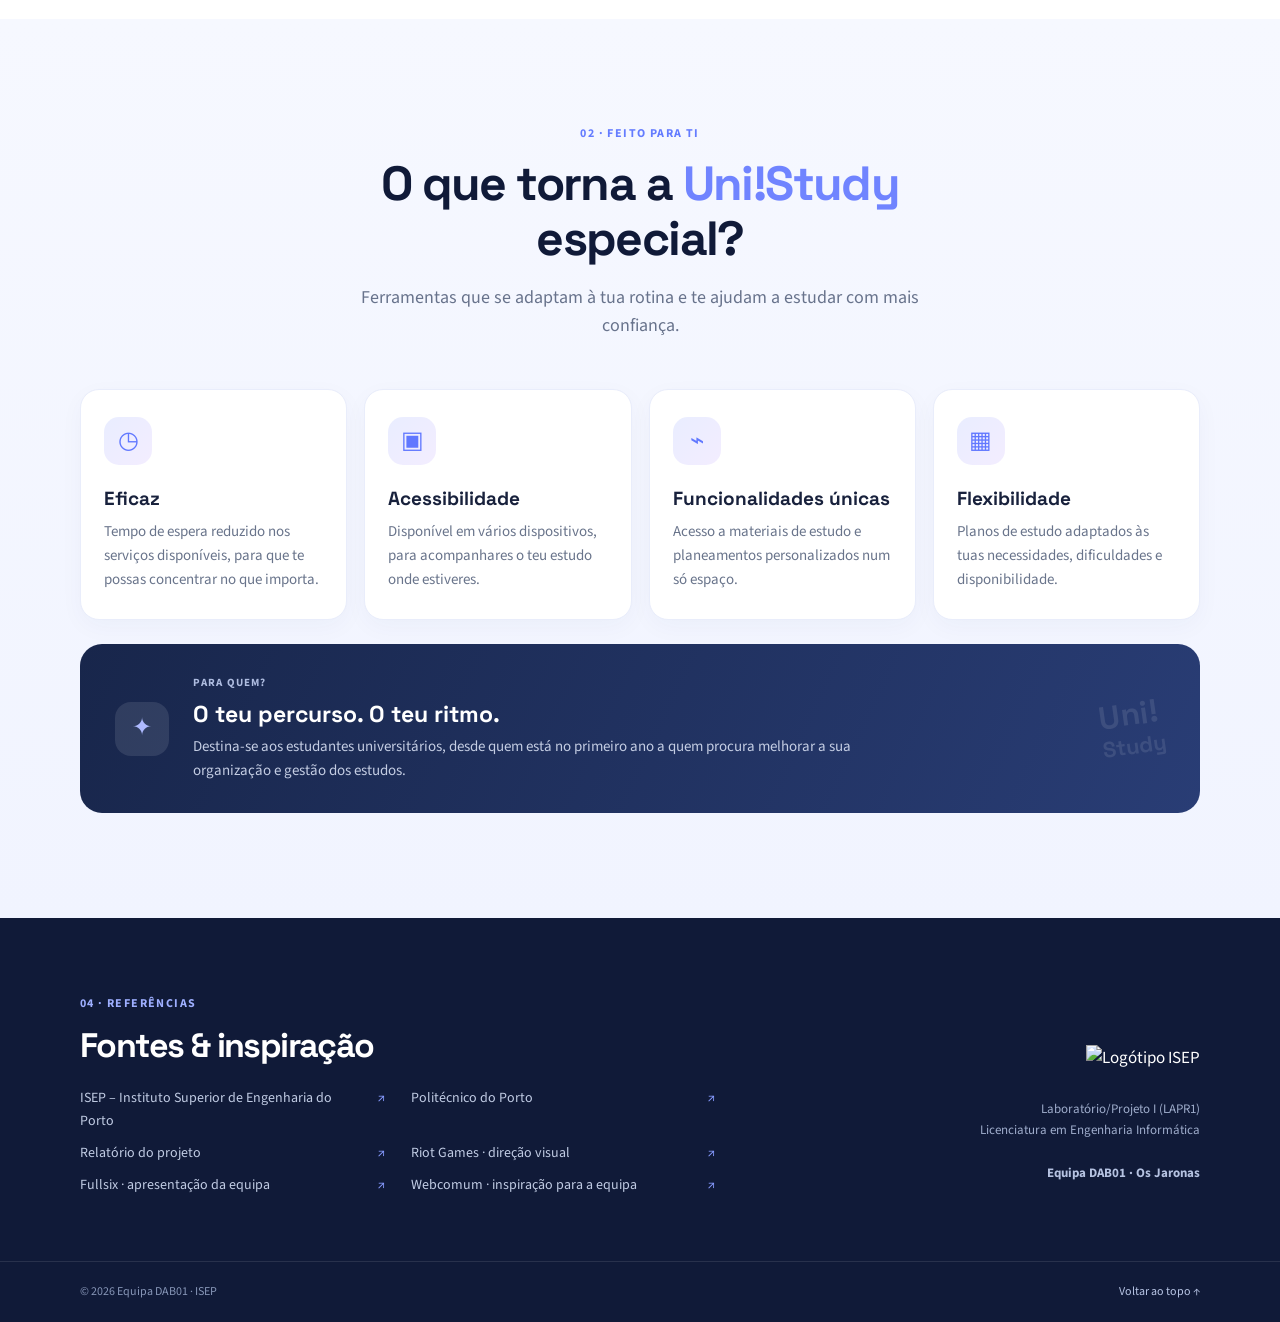
==== commit fc342a86: "Update text for clarity on target audience" ====
--- a/index.html
+++ b/index.html
@@ -54,7 +54,7 @@
           <div class="floating-chip chip-bottom"><span class="chip-icon purple-chip">✦</span> O teu plano, à tua medida</div>
         </div>
       </div>
-      <div class="hero-bottom"><div class="container hero-bottom-inner"><span>Uma solução pensada para estudantes</span><span class="scroll-hint">Explora o projeto <span aria-hidden="true">↓</span></span></div></div>
+      <div class="hero-bottom"><div class="container hero-bottom-inner"><span>Uma solução pensada para os estudantes universitários</span><span class="scroll-hint">Explora o projeto <span aria-hidden="true">↓</span></span></div></div>
     </section>
 
     <section id="objetivos" class="section section-light">
@@ -77,7 +77,7 @@
           <article class="feature-card"><div class="feature-icon">⌁</div><h3>Funcionalidades únicas</h3><p>Acesso a materiais de estudo e planeamentos personalizados num só espaço.</p></article>
           <article class="feature-card"><div class="feature-icon">▦</div><h3>Flexibilidade</h3><p>Planos de estudo adaptados às tuas necessidades, dificuldades e disponibilidade.</p></article>
         </div>
-        <div class="audience-banner"><div class="audience-symbol">✦</div><div><p class="card-label">Para quem?</p><h3>O teu percurso. O teu ritmo.</h3><p>Destina-se a estudantes universitários, desde quem está no primeiro ano a quem procura melhorar a sua organização e gestão dos estudos.</p></div><div class="audience-decoration">Uni!<br><span>Study</span></div></div>
+        <div class="audience-banner"><div class="audience-symbol">✦</div><div><p class="card-label">Para quem?</p><h3>O teu percurso. O teu ritmo.</h3><p>Destina-se aos estudantes universitários, desde quem está no primeiro ano a quem procura melhorar a sua organização e gestão dos estudos.</p></div><div class="audience-decoration">Uni!<br><span>Study</span></div></div>
       </div>
     </section>
   </main>
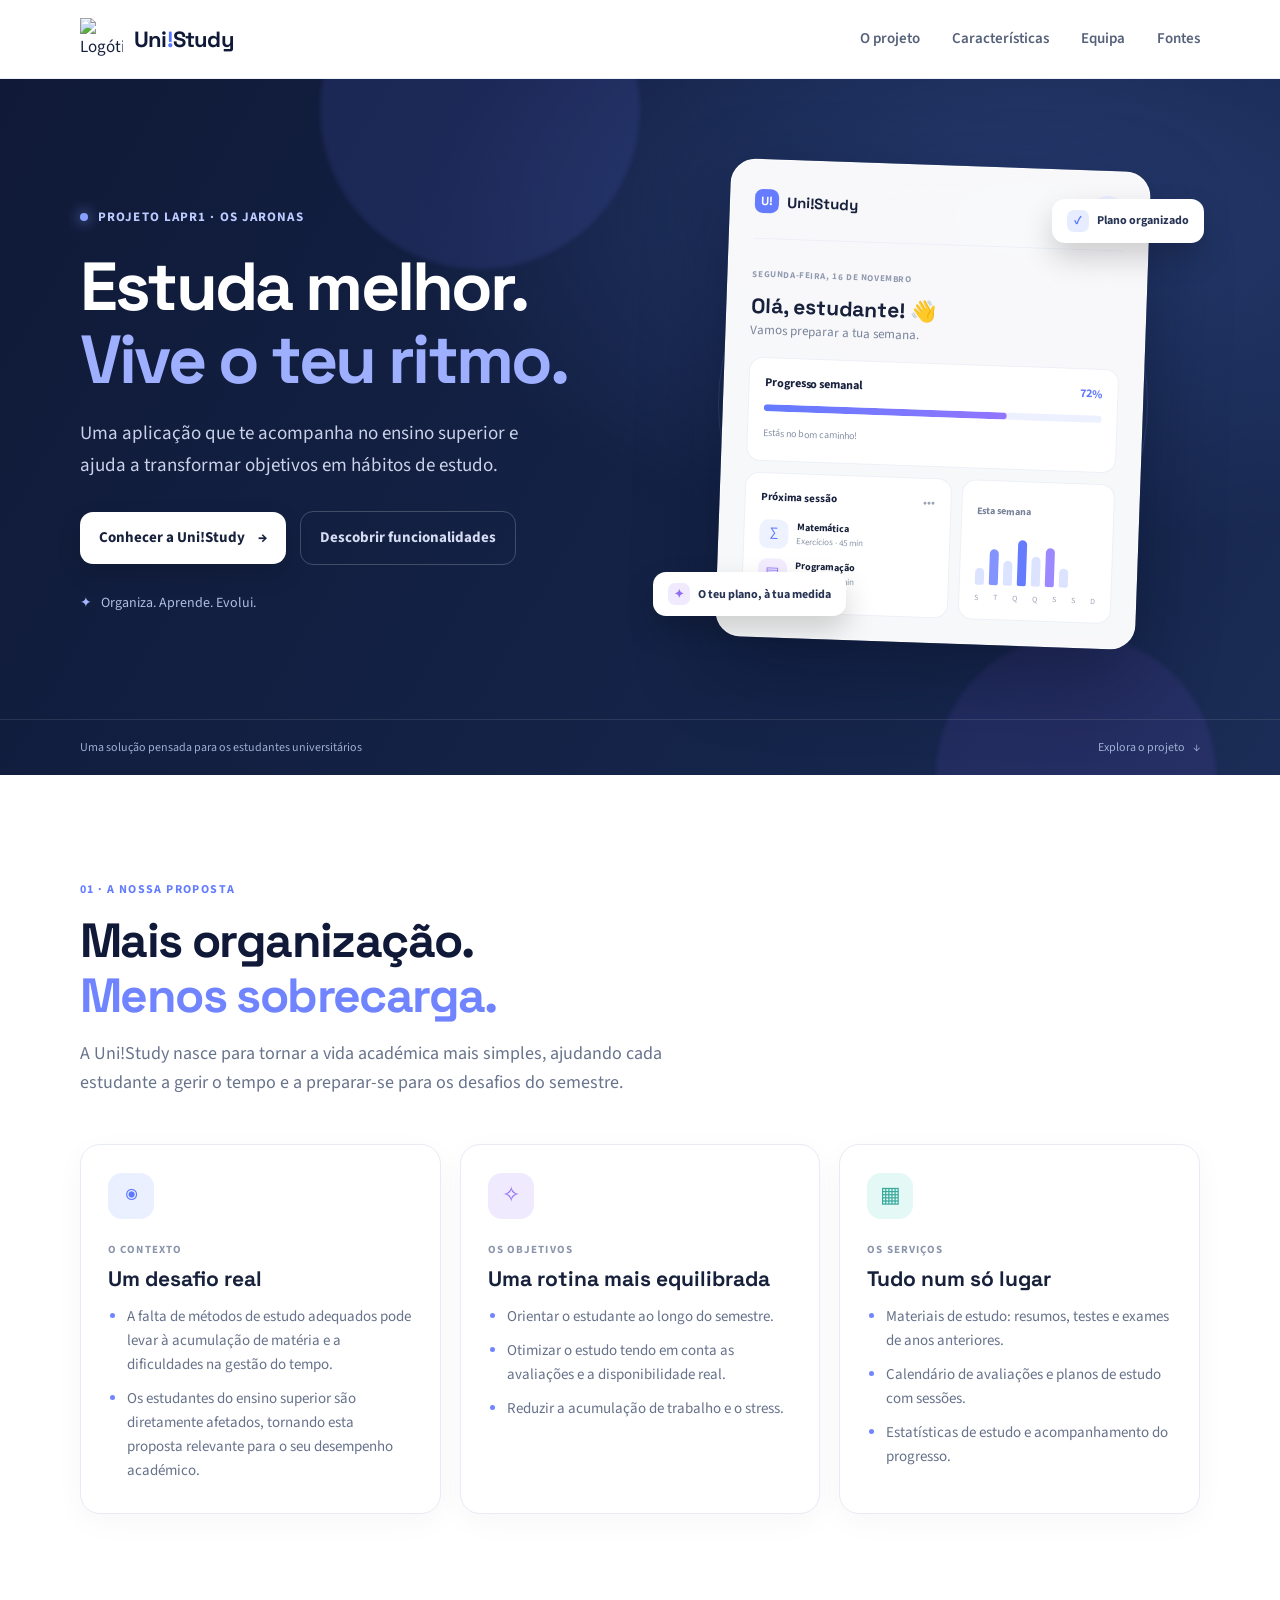
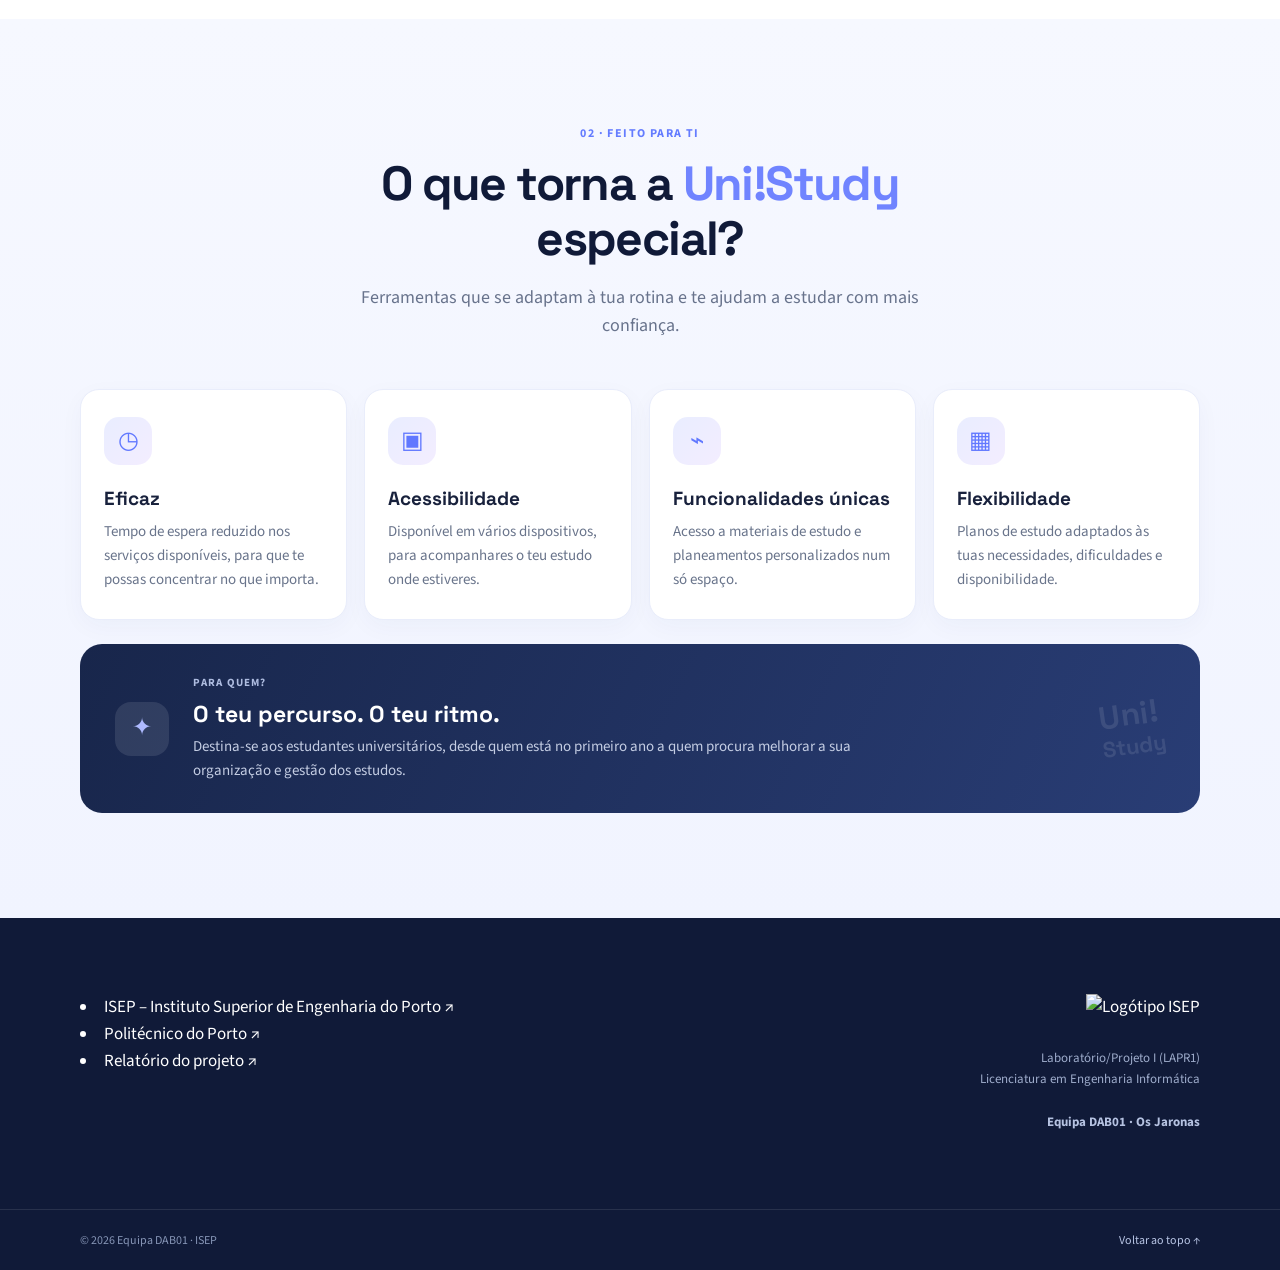
==== commit 18d8659b: "Refactor footer section and update sources list" ====
--- a/index.html
+++ b/index.html
@@ -84,8 +84,12 @@
 
   <footer class="footer">
     <div class="container footer-main footer-main-updated">
-      <section id="fontes" class="sources-section"><p class="section-kicker">04 · Referências</p><h2>Fontes & inspiração</h2><ul class="source-list"><li><a href="https://www.isep.ipp.pt" target="_blank" rel="noopener noreferrer">ISEP – Instituto Superior de Engenharia do Porto <span>↗</span></a></li><li><a href="https://www.ipp.pt" target="_blank" rel="noopener noreferrer">Politécnico do Porto <span>↗</span></a></li><li><a href="Documents/Relatorio_Sprint1.pdf" target="_blank" rel="noopener">Relatório do projeto <span>↗</span></a></li><li><a href="https://www.riotgames.com/en" target="_blank" rel="noopener noreferrer">Riot Games · direção visual <span>↗</span></a></li><li><a href="https://fullsix.pt/" target="_blank" rel="noopener noreferrer">Fullsix · apresentação da equipa <span>↗</span></a></li><li><a href="https://www.webcomum.com/pt" target="_blank" rel="noopener noreferrer">Webcomum · inspiração para a equipa <span>↗</span></a></li></ul></section>
-      <div class="footer-brand"><img src="images/Isep-logo.png" alt="Logótipo ISEP" class="footer-logo"><p>Laboratório/Projeto I (LAPR1)<br>Licenciatura em Engenharia Informática</p><p class="footer-team-label">Equipa DAB01 · Os Jaronas</p></div>
+      <section id="fontes" class="sources-section">
+      <li><a href="https://www.isep.ipp.pt" target="_blank" rel="noopener noreferrer">ISEP – Instituto Superior de Engenharia do Porto <span>↗</span></a></li>
+    <li><a href="https://www.ipp.pt" target="_blank" rel="noopener noreferrer">Politécnico do Porto <span>↗</span></a></li>
+    <li><a href="Documents/Relatorio_Sprint1.pdf" target="_blank" rel="noopener">Relatório do projeto <span>↗</span></a></li>
+      </section>
+        <div class="footer-brand"><img src="images/Isep-logo.png" alt="Logótipo ISEP" class="footer-logo"><p>Laboratório/Projeto I (LAPR1)<br>Licenciatura em Engenharia Informática</p><p class="footer-team-label">Equipa DAB01 · Os Jaronas</p></div>
     </div>
     <div class="footer-bottom"><div class="container footer-bottom-inner"><span>© 2026 Equipa DAB01 · ISEP</span><a href="#inicio">Voltar ao topo ↑</a></div></div>
   </footer>
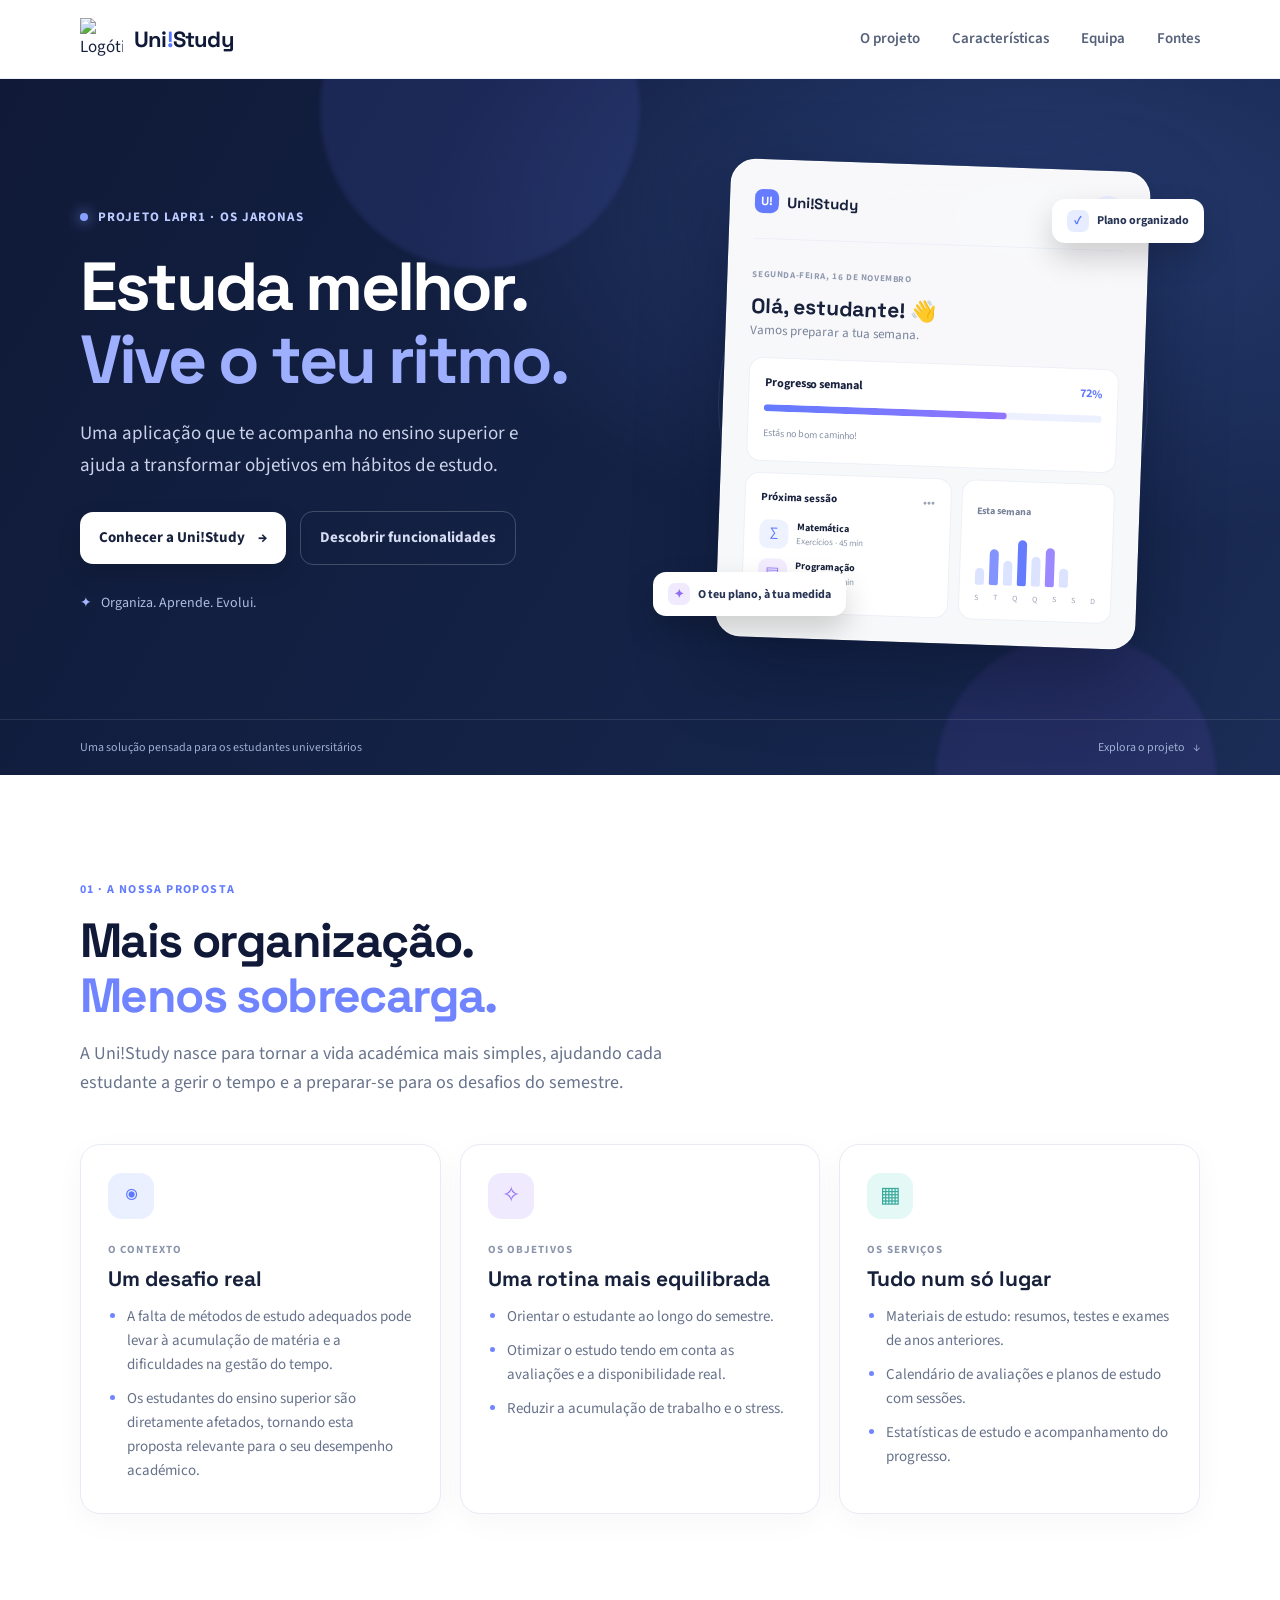
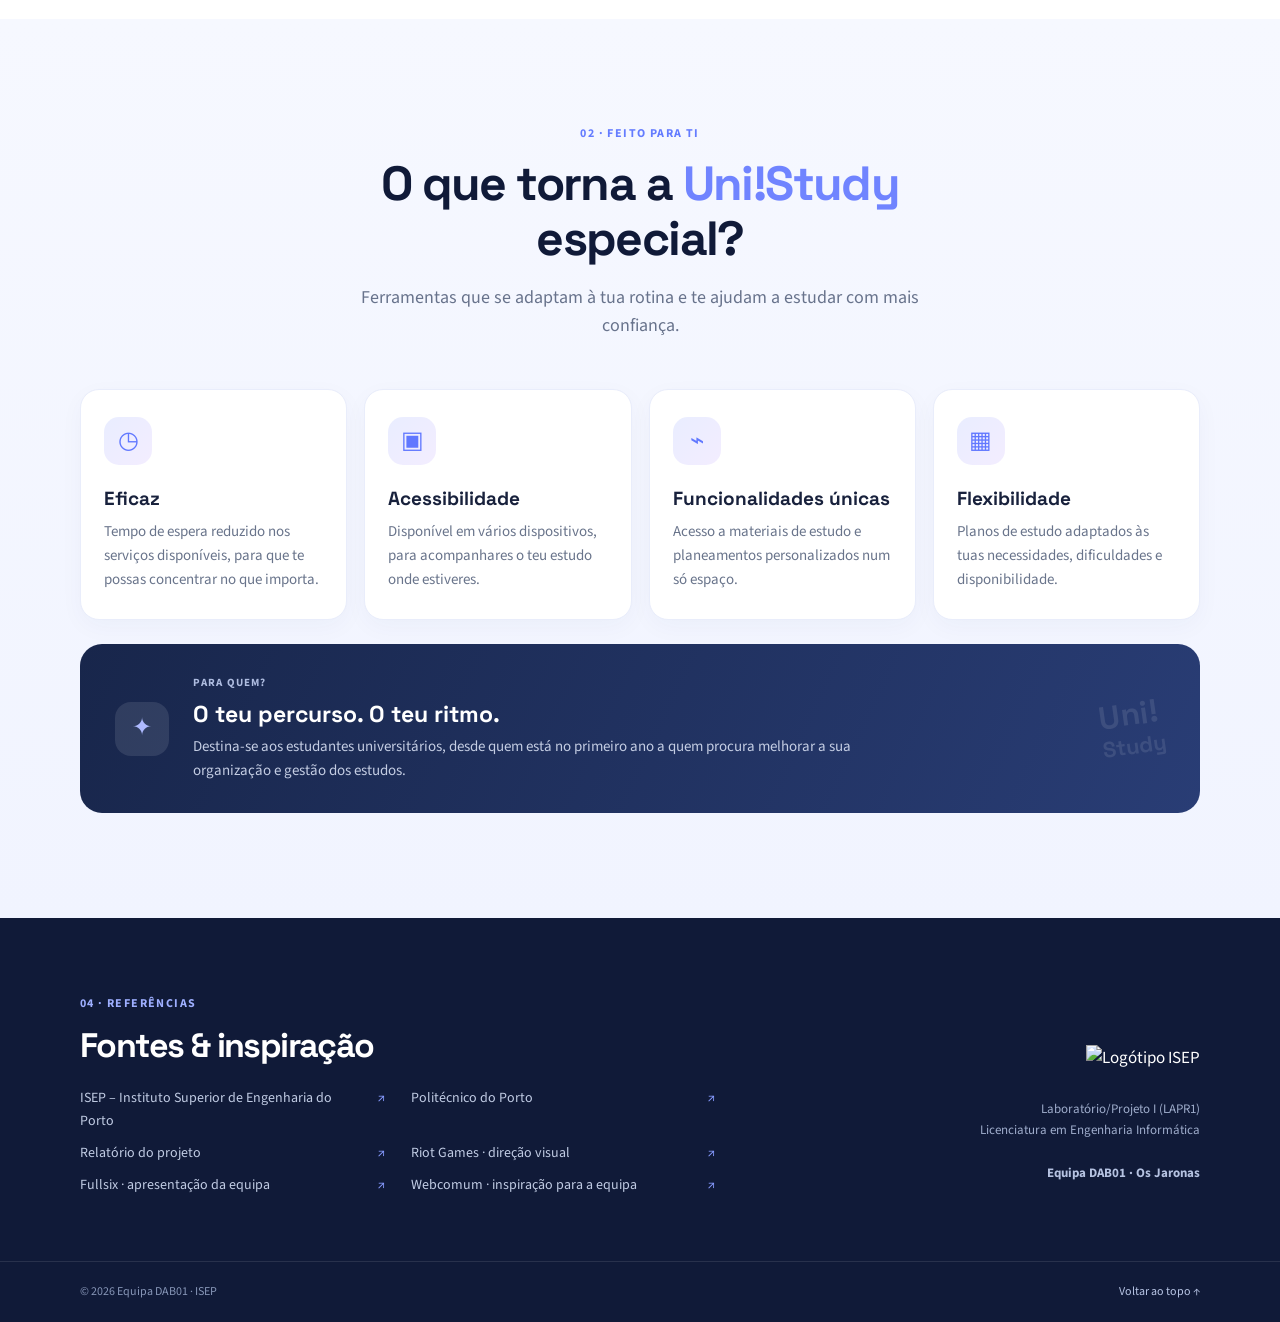
==== commit 70c6e807: "Update footer section with new references and layout" ====
--- a/index.html
+++ b/index.html
@@ -84,12 +84,8 @@
 
   <footer class="footer">
     <div class="container footer-main footer-main-updated">
-      <section id="fontes" class="sources-section">
-      <li><a href="https://www.isep.ipp.pt" target="_blank" rel="noopener noreferrer">ISEP – Instituto Superior de Engenharia do Porto <span>↗</span></a></li>
-    <li><a href="https://www.ipp.pt" target="_blank" rel="noopener noreferrer">Politécnico do Porto <span>↗</span></a></li>
-    <li><a href="Documents/Relatorio_Sprint1.pdf" target="_blank" rel="noopener">Relatório do projeto <span>↗</span></a></li>
-      </section>
-        <div class="footer-brand"><img src="images/Isep-logo.png" alt="Logótipo ISEP" class="footer-logo"><p>Laboratório/Projeto I (LAPR1)<br>Licenciatura em Engenharia Informática</p><p class="footer-team-label">Equipa DAB01 · Os Jaronas</p></div>
+      <section id="fontes" class="sources-section"><p class="section-kicker">04 · Referências</p><h2>Fontes & inspiração</h2><ul class="source-list"><li><a href="https://www.isep.ipp.pt" target="_blank" rel="noopener noreferrer">ISEP – Instituto Superior de Engenharia do Porto <span>↗</span></a></li><li><a href="https://www.ipp.pt" target="_blank" rel="noopener noreferrer">Politécnico do Porto <span>↗</span></a></li><li><a href="Documents/Relatorio_Sprint1.pdf" target="_blank" rel="noopener">Relatório do projeto <span>↗</span></a></li><li><a href="https://www.riotgames.com/en" target="_blank" rel="noopener noreferrer">Riot Games · direção visual <span>↗</span></a></li><li><a href="https://fullsix.pt/" target="_blank" rel="noopener noreferrer">Fullsix · apresentação da equipa <span>↗</span></a></li><li><a href="https://www.webcomum.com/pt" target="_blank" rel="noopener noreferrer">Webcomum · inspiração para a equipa <span>↗</span></a></li></ul></section>
+      <div class="footer-brand"><img src="images/Isep-logo.png" alt="Logótipo ISEP" class="footer-logo"><p>Laboratório/Projeto I (LAPR1)<br>Licenciatura em Engenharia Informática</p><p class="footer-team-label">Equipa DAB01 · Os Jaronas</p></div>
     </div>
     <div class="footer-bottom"><div class="container footer-bottom-inner"><span>© 2026 Equipa DAB01 · ISEP</span><a href="#inicio">Voltar ao topo ↑</a></div></div>
   </footer>
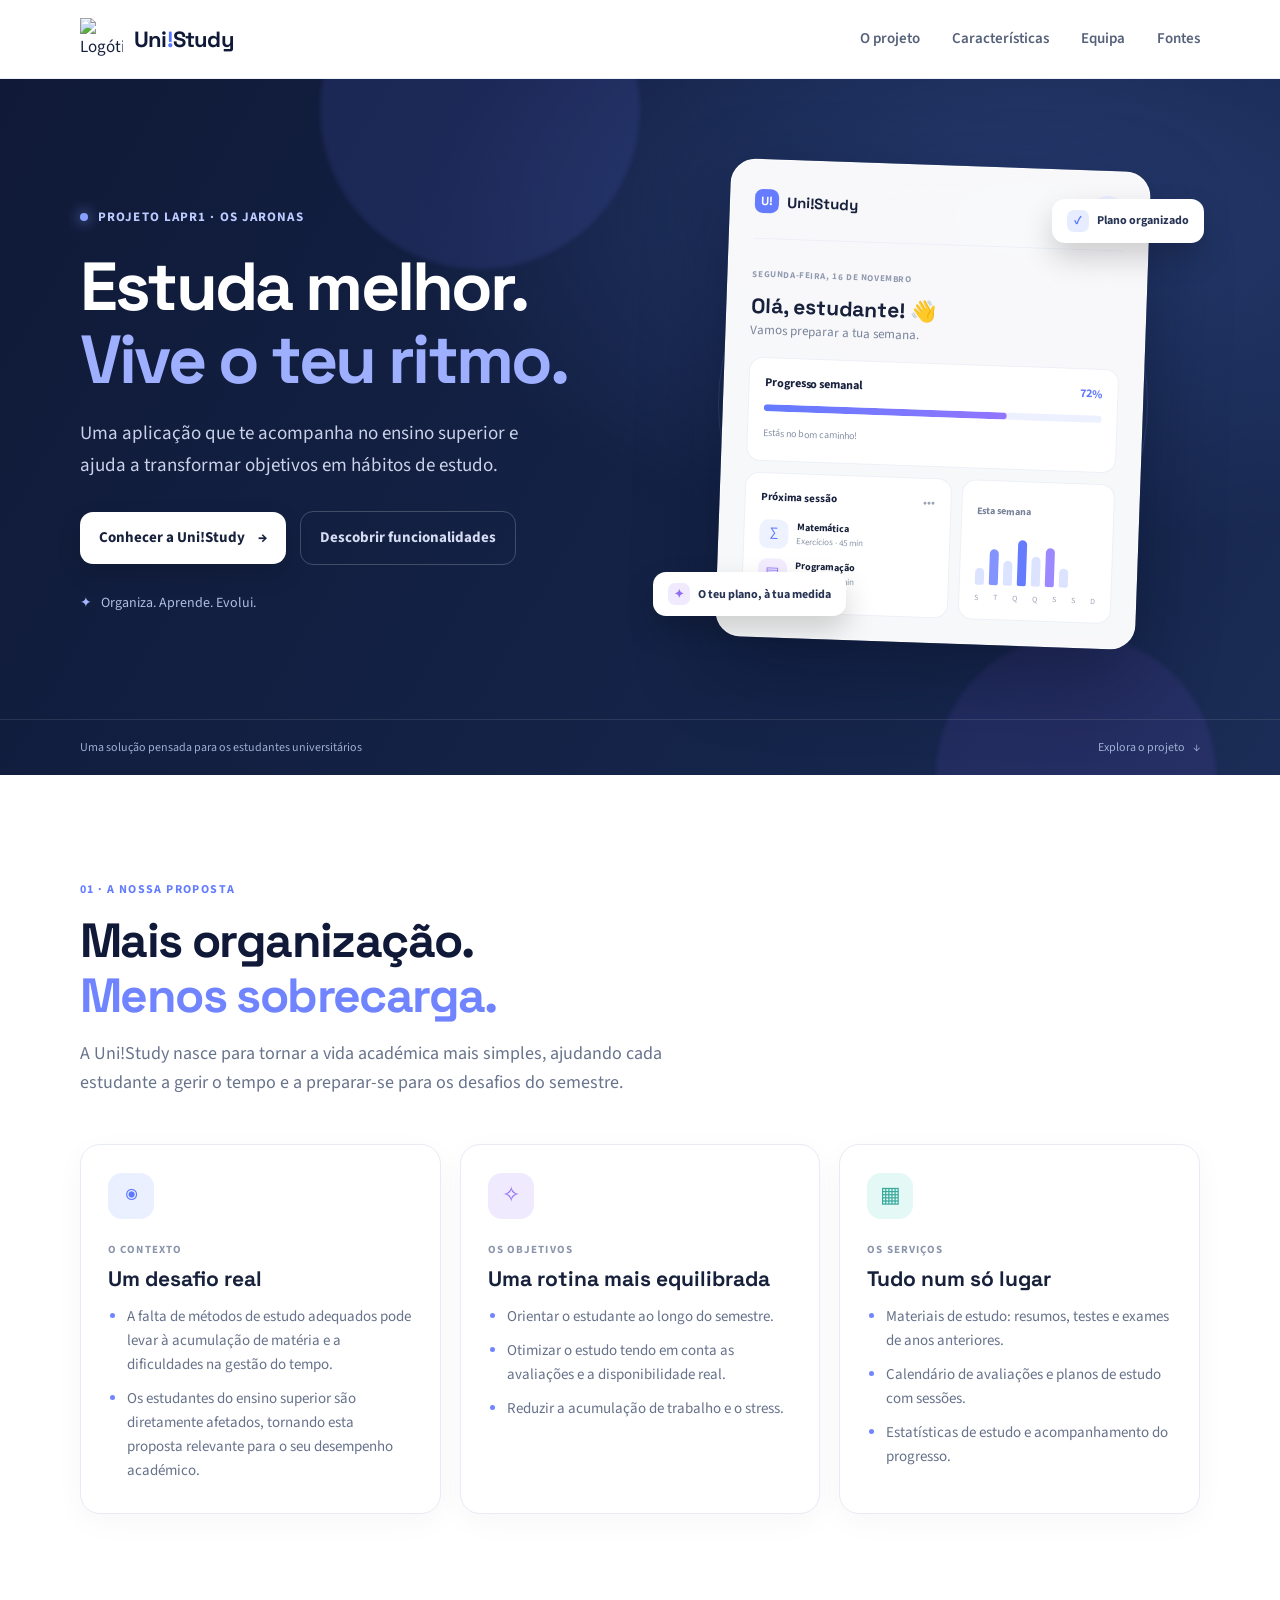
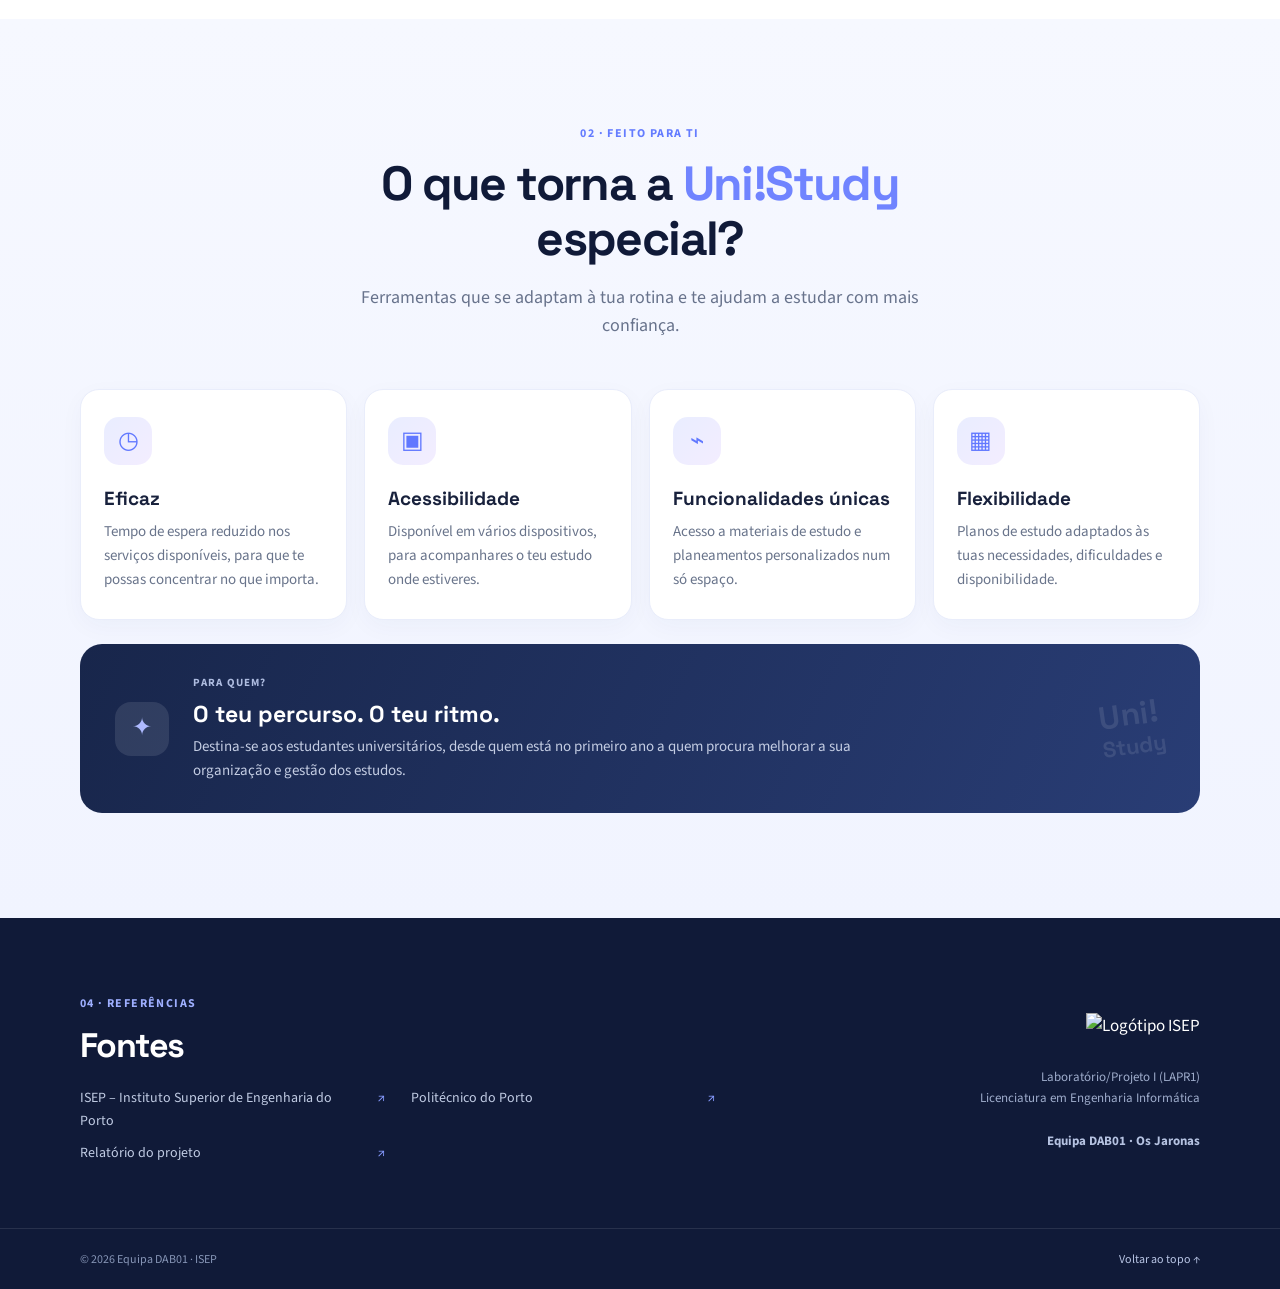
==== commit 9ebeb26b: "Refactor sources section in footer Updated the sources section in the footer to include a more conci" ====
--- a/index.html
+++ b/index.html
@@ -84,7 +84,15 @@
 
   <footer class="footer">
     <div class="container footer-main footer-main-updated">
-      <section id="fontes" class="sources-section"><p class="section-kicker">04 · Referências</p><h2>Fontes & inspiração</h2><ul class="source-list"><li><a href="https://www.isep.ipp.pt" target="_blank" rel="noopener noreferrer">ISEP – Instituto Superior de Engenharia do Porto <span>↗</span></a></li><li><a href="https://www.ipp.pt" target="_blank" rel="noopener noreferrer">Politécnico do Porto <span>↗</span></a></li><li><a href="Documents/Relatorio_Sprint1.pdf" target="_blank" rel="noopener">Relatório do projeto <span>↗</span></a></li><li><a href="https://www.riotgames.com/en" target="_blank" rel="noopener noreferrer">Riot Games · direção visual <span>↗</span></a></li><li><a href="https://fullsix.pt/" target="_blank" rel="noopener noreferrer">Fullsix · apresentação da equipa <span>↗</span></a></li><li><a href="https://www.webcomum.com/pt" target="_blank" rel="noopener noreferrer">Webcomum · inspiração para a equipa <span>↗</span></a></li></ul></section>
+      <section id="fontes" class="sources-section">
+        <p class="section-kicker">04 · Referências</p>
+        <h2>Fontes</h2>
+        <ul class="source-list">
+          <li><a href="https://www.isep.ipp.pt" target="_blank" rel="noopener noreferrer">ISEP – Instituto Superior de Engenharia do Porto <span>↗</span></a></li>
+          <li><a href="https://www.ipp.pt" target="_blank" rel="noopener noreferrer">Politécnico do Porto <span>↗</span></a></li>
+          <li><a href="Documents/Relatorio_Sprint1.pdf" target="_blank" rel="noopener">Relatório do projeto <span>↗</span></a></li>
+        </ul>
+      </section>
       <div class="footer-brand"><img src="images/Isep-logo.png" alt="Logótipo ISEP" class="footer-logo"><p>Laboratório/Projeto I (LAPR1)<br>Licenciatura em Engenharia Informática</p><p class="footer-team-label">Equipa DAB01 · Os Jaronas</p></div>
     </div>
     <div class="footer-bottom"><div class="container footer-bottom-inner"><span>© 2026 Equipa DAB01 · ISEP</span><a href="#inicio">Voltar ao topo ↑</a></div></div>
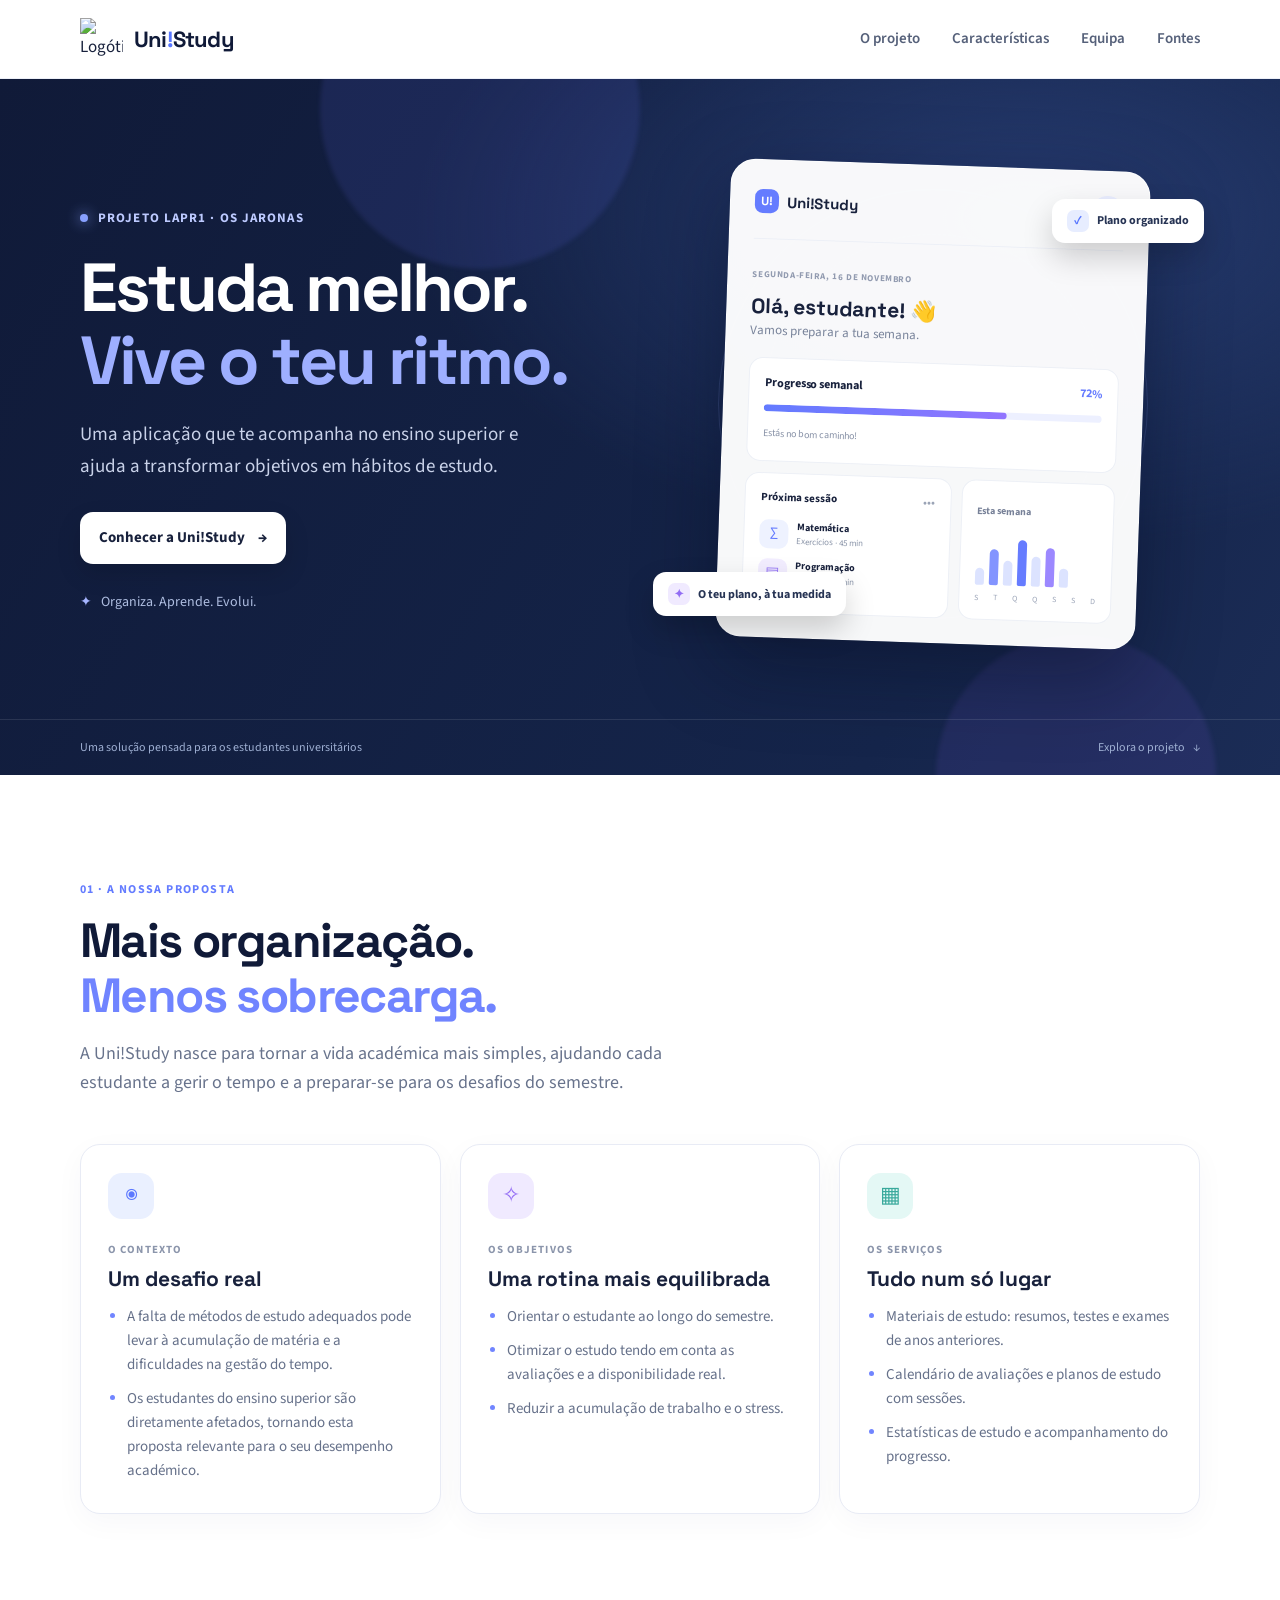
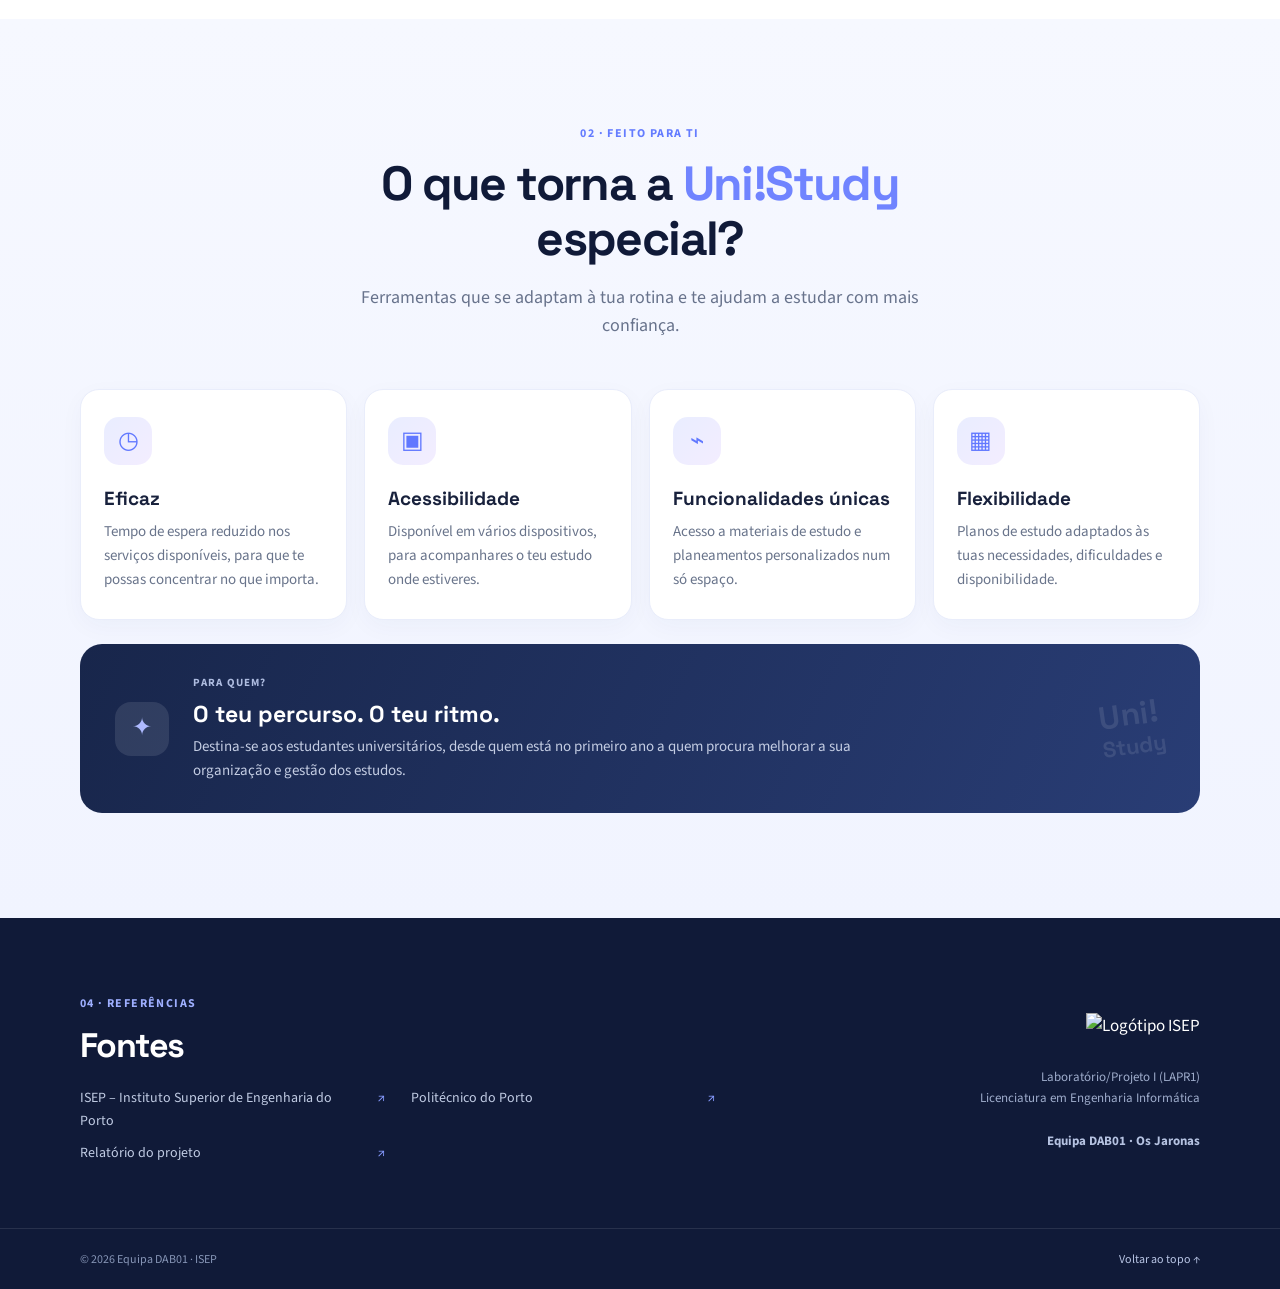
==== commit 0c035ae8: "Remove link to 'Descobrir funcionalidades' from index.html" ====
--- a/index.html
+++ b/index.html
@@ -38,7 +38,6 @@
           <p class="hero-description">Uma aplicação que te acompanha no ensino superior e ajuda a transformar objetivos em hábitos de estudo.</p>
           <div class="hero-actions">
             <a class="button button-primary" href="aplicacao.html">Conhecer a Uni!Study <span aria-hidden="true">→</span></a>
-            <a class="button button-quiet" href="#caracteristicas">Descobrir funcionalidades</a>
           </div>
           <div class="hero-note"><span class="note-icon">✦</span> Organiza. Aprende. Evolui.</div>
         </div>
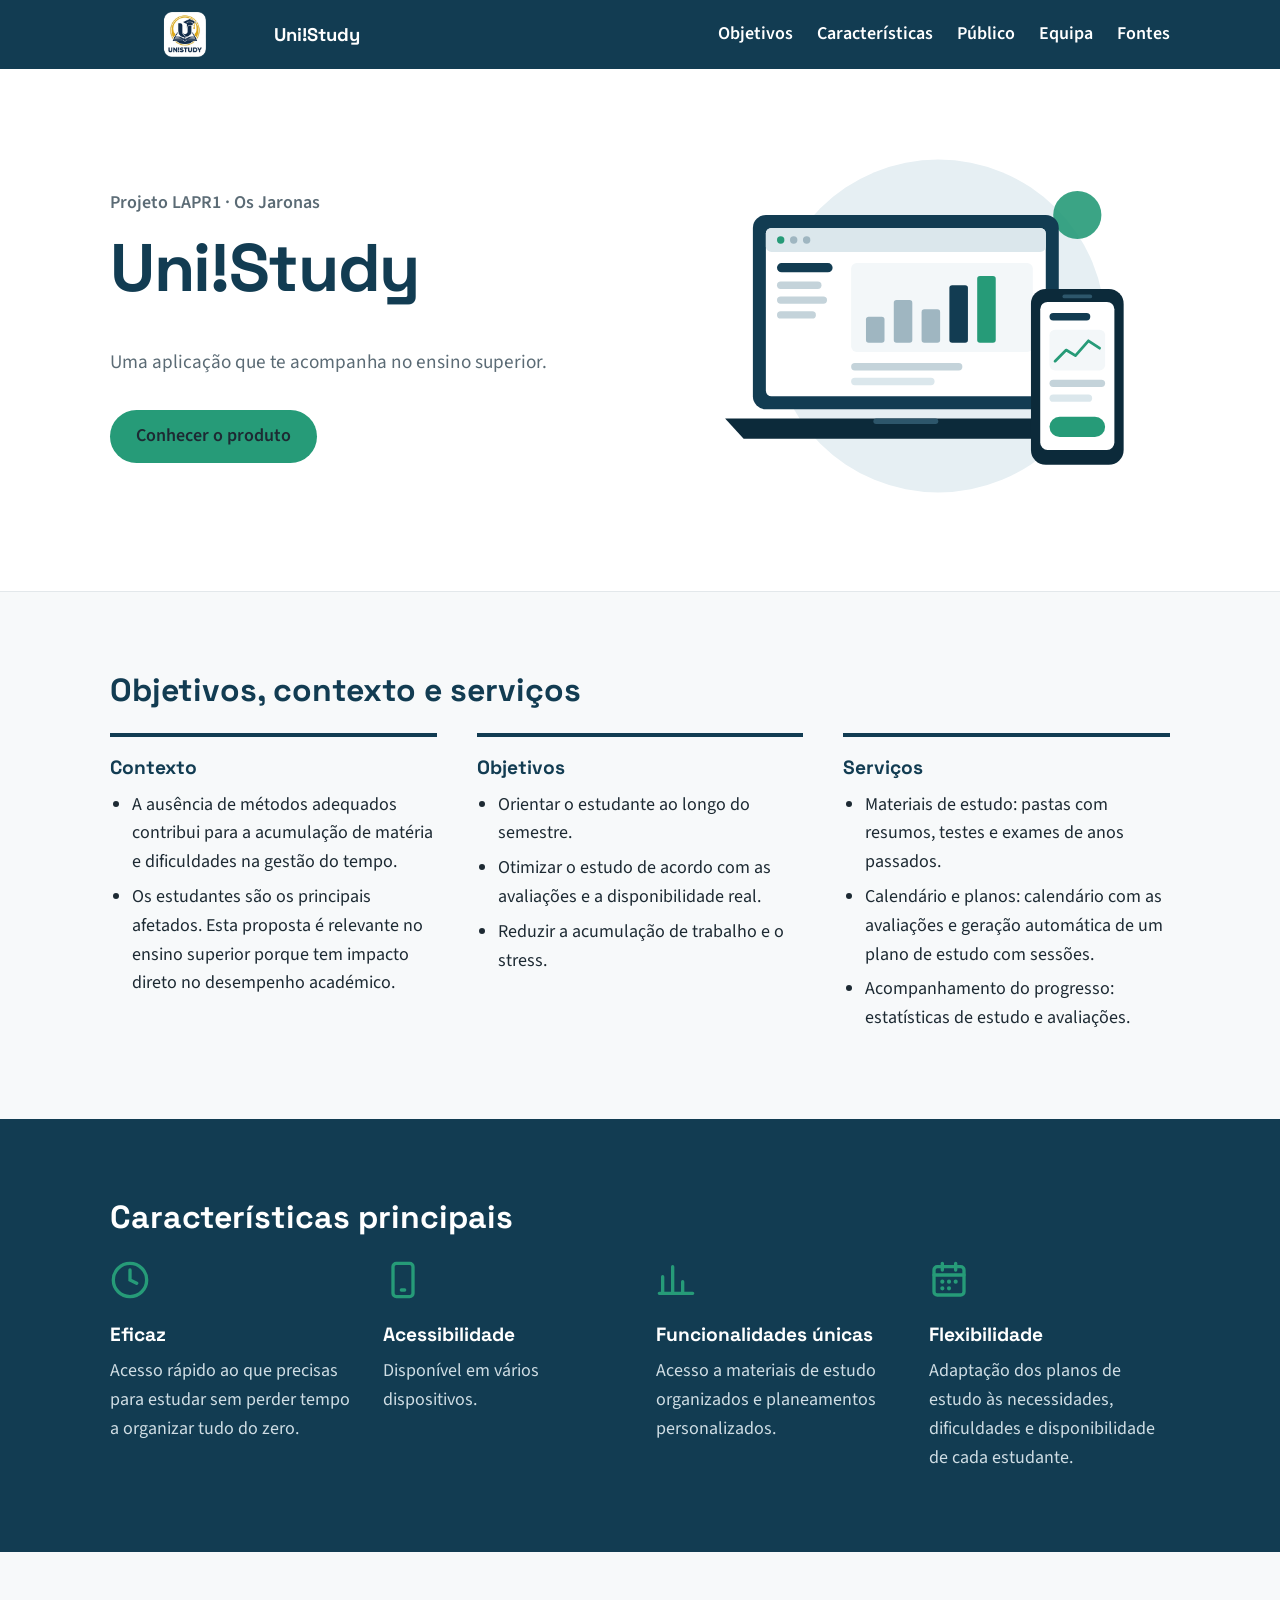
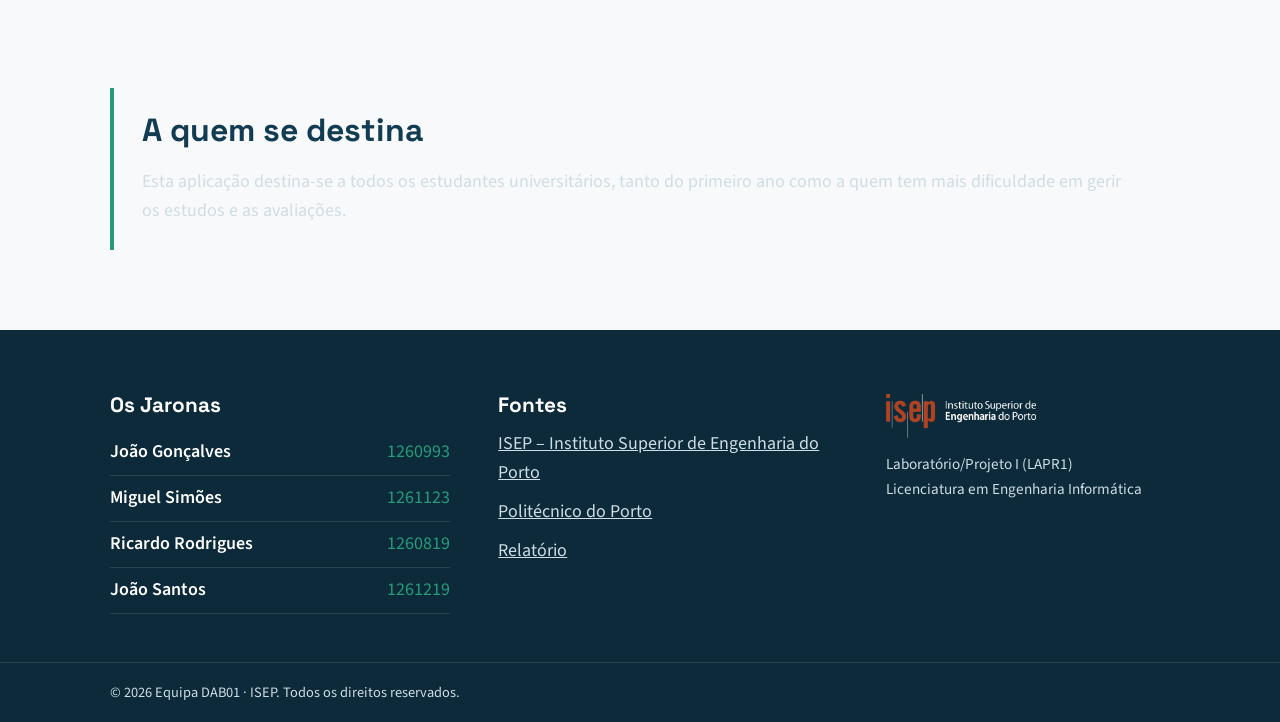
==== commit 78abe565: "Transferência da versão beta para este projeto" ====
--- a/index.html
+++ b/index.html
@@ -4,24 +4,29 @@
   <meta charset="UTF-8">
   <meta name="viewport" content="width=device-width, initial-scale=1.0">
   <title>Uni!Study | LAPR1 – Os Jaronas DAB01</title>
-  <meta name="description" content="Uni!Study — uma aplicação que te acompanha no ensino superior. Projeto LAPR1 da equipa DAB01 – ISEP.">
+  <meta name="description" content="Página do projeto LAPR1 da equipa DAB01 – ISEP.">
+
   <link rel="preconnect" href="https://fonts.googleapis.com">
   <link rel="preconnect" href="https://fonts.gstatic.com" crossorigin>
-  <link href="https://fonts.googleapis.com/css2?family=Space+Grotesk:wght@500;600;700&family=Source+Sans+3:wght@400;600;700&display=swap" rel="stylesheet">
+  <link href="https://fonts.googleapis.com/css2?family=Space+Grotesk:wght@500;700&family=Source+Sans+3:wght@400;600&display=swap" rel="stylesheet">
+
   <link rel="stylesheet" href="css/style.css">
 </head>
+
 <body>
-  <header class="site-header">
-    <div class="container header-inner">
-      <a class="brand" href="#inicio" aria-label="Uni!Study — início">
-        <img src="images/App-logo.png" alt="Logótipo Uni!Study" class="brand-logo">
-        <span class="brand-name">Uni<span>!</span>Study</span>
+
+  <header class="cabecalho">
+    <div class="contentor cabecalho-interior">
+      <a class="marca" href="#inicio">
+        <img src="images/App-logo.png" alt="Logótipo Uni!Study" class="logo-isep" style="width: 150px; height: auto;">
+        <span class="marca-nome">Uni!Study</span>
       </a>
       <nav aria-label="Menu principal">
-        <ul class="nav-links">
-          <li><a href="#objetivos">O projeto</a></li>
+        <ul class="menu">
+          <li><a href="#objetivos">Objetivos</a></li>
           <li><a href="#caracteristicas">Características</a></li>
-          <li><a href="equipa.html">Equipa</a></li>
+          <li><a href="#destinatarios">Público</a></li>
+          <li><a href="#equipa">Equipa</a></li>
           <li><a href="#fontes">Fontes</a></li>
         </ul>
       </nav>
@@ -29,72 +34,145 @@
   </header>
 
   <main id="inicio">
-    <section class="hero">
-      <div class="hero-glow glow-one"></div><div class="hero-glow glow-two"></div>
-      <div class="container hero-grid">
-        <div class="hero-copy">
-          <p class="eyebrow"><span class="eyebrow-dot"></span> Projeto LAPR1 · Os Jaronas</p>
-          <h1>Estuda melhor.<br><span>Vive o teu ritmo.</span></h1>
-          <p class="hero-description">Uma aplicação que te acompanha no ensino superior e ajuda a transformar objetivos em hábitos de estudo.</p>
-          <div class="hero-actions">
-            <a class="button button-primary" href="aplicacao.html">Conhecer a Uni!Study <span aria-hidden="true">→</span></a>
-          </div>
-          <div class="hero-note"><span class="note-icon">✦</span> Organiza. Aprende. Evolui.</div>
+
+    <section class="intro">
+      <div class="contentor intro-grelha">
+        <div class="intro-texto">
+          <p class="intro-projeto">Projeto LAPR1 · Os Jaronas</p>
+          <h1>Uni!Study</h1>
+          <p class="intro-frase">
+            Uma aplicação que te acompanha no ensino superior.
+          </p>
+          <a class="botao" href="#objetivos">Conhecer o produto</a>
         </div>
-        <div class="hero-art" aria-label="Ilustração da aplicação Uni!Study">
-          <div class="art-orbit orbit-a"></div><div class="art-orbit orbit-b"></div>
-          <div class="floating-chip chip-top"><span class="chip-icon">✓</span> Plano organizado</div>
-          <div class="app-preview">
-            <div class="preview-top"><div class="preview-brand"><span class="mini-mark">U!</span> Uni!Study</div><span class="preview-avatar">JS</span></div>
-            <div class="preview-welcome"><small>SEGUNDA-FEIRA, 16 DE NOVEMBRO</small><h3>Olá, estudante! 👋</h3><p>Vamos preparar a tua semana.</p></div>
-            <div class="preview-card progress-card"><div class="progress-head"><span>Progresso semanal</span><strong>72%</strong></div><div class="progress-track"><span></span></div><small>Estás no bom caminho!</small></div>
-            <div class="preview-lower"><div class="preview-card task-card"><div class="task-heading">Próxima sessão <span>•••</span></div><div class="task-row"><span class="task-symbol">∑</span><div><strong>Matemática</strong><small>Exercícios · 45 min</small></div></div><div class="task-row"><span class="task-symbol purple">▤</span><div><strong>Programação</strong><small>Revisão · 30 min</small></div></div></div><div class="preview-card week-card"><small>Esta semana</small><div class="week-bars"><i></i><i></i><i></i><i></i><i></i><i></i><i></i></div><div class="week-days"><span>S</span><span>T</span><span>Q</span><span>Q</span><span>S</span><span>S</span><span>D</span></div></div></div>
-          </div>
-          <div class="floating-chip chip-bottom"><span class="chip-icon purple-chip">✦</span> O teu plano, à tua medida</div>
-        </div>
+        <img class="intro-imagem" src="images/ilustracao.svg"
+             alt="Ilustração do produto: ecrã de computador e telemóvel com a interface da aplicação">
       </div>
-      <div class="hero-bottom"><div class="container hero-bottom-inner"><span>Uma solução pensada para os estudantes universitários</span><span class="scroll-hint">Explora o projeto <span aria-hidden="true">↓</span></span></div></div>
     </section>
 
-    <section id="objetivos" class="section section-light">
-      <div class="container">
-        <div class="section-heading"><p class="section-kicker">01 · A nossa proposta</p><h2>Mais organização.<br><span>Menos sobrecarga.</span></h2><p class="section-lead">A Uni!Study nasce para tornar a vida académica mais simples, ajudando cada estudante a gerir o tempo e a preparar-se para os desafios do semestre.</p></div>
-        <div class="info-grid">
-          <article class="info-card context-card"><div class="card-icon icon-blue">◉</div><p class="card-label">O contexto</p><h3>Um desafio real</h3><ul><li>A falta de métodos de estudo adequados pode levar à acumulação de matéria e a dificuldades na gestão do tempo.</li><li>Os estudantes do ensino superior são diretamente afetados, tornando esta proposta relevante para o seu desempenho académico.</li></ul></article>
-          <article class="info-card goals-card"><div class="card-icon icon-violet">✧</div><p class="card-label">Os objetivos</p><h3>Uma rotina mais equilibrada</h3><ul><li>Orientar o estudante ao longo do semestre.</li><li>Otimizar o estudo tendo em conta as avaliações e a disponibilidade real.</li><li>Reduzir a acumulação de trabalho e o stress.</li></ul></article>
-          <article class="info-card services-card"><div class="card-icon icon-teal">▦</div><p class="card-label">Os serviços</p><h3>Tudo num só lugar</h3><ul><li>Materiais de estudo: resumos, testes e exames de anos anteriores.</li><li>Calendário de avaliações e planos de estudo com sessões.</li><li>Estatísticas de estudo e acompanhamento do progresso.</li></ul></article>
+    <section id="objetivos" class="seccao">
+      <div class="contentor">
+        <h2>Objetivos, contexto e serviços</h2>
+
+        <div class="tres-colunas">
+          <article class="bloco">
+            <h3>Contexto</h3>
+            <ul>
+              <li>A ausência de métodos adequados contribui para a acumulação de matéria e dificuldades na gestão do tempo.</li>
+              <li>Os estudantes são os principais afetados. Esta proposta é relevante no ensino superior porque tem impacto direto no desempenho académico.</li>
+            </ul>
+          </article>
+
+          <article class="bloco">
+            <h3>Objetivos</h3>
+            <ul>
+              <li>Orientar o estudante ao longo do semestre.</li>
+              <li>Otimizar o estudo de acordo com as avaliações e a disponibilidade real.</li>
+              <li>Reduzir a acumulação de trabalho e o stress.</li>
+            </ul>
+          </article>
+
+          <article class="bloco">
+            <h3>Serviços</h3>
+            <ul>
+              <li>Materiais de estudo: pastas com resumos, testes e exames de anos passados.</li>
+              <li>Calendário e planos: calendário com as avaliações e geração automática de um plano de estudo com sessões.</li>
+              <li>Acompanhamento do progresso: estatísticas de estudo e avaliações.</li>
+            </ul>
+          </article>
         </div>
       </div>
     </section>
 
-    <section id="caracteristicas" class="section features-section">
-      <div class="container">
-        <div class="section-heading heading-center"><p class="section-kicker">02 · Feito para ti</p><h2>O que torna a <span>Uni!Study</span> especial?</h2><p class="section-lead">Ferramentas que se adaptam à tua rotina e te ajudam a estudar com mais confiança.</p></div>
-        <div class="features-grid">
-          <article class="feature-card"><div class="feature-icon">◷</div><h3>Eficaz</h3><p>Tempo de espera reduzido nos serviços disponíveis, para que te possas concentrar no que importa.</p></article>
-          <article class="feature-card"><div class="feature-icon">▣</div><h3>Acessibilidade</h3><p>Disponível em vários dispositivos, para acompanhares o teu estudo onde estiveres.</p></article>
-          <article class="feature-card"><div class="feature-icon">⌁</div><h3>Funcionalidades únicas</h3><p>Acesso a materiais de estudo e planeamentos personalizados num só espaço.</p></article>
-          <article class="feature-card"><div class="feature-icon">▦</div><h3>Flexibilidade</h3><p>Planos de estudo adaptados às tuas necessidades, dificuldades e disponibilidade.</p></article>
+    <section id="caracteristicas" class="seccao seccao-escura">
+      <div class="contentor">
+        <h2>Características principais</h2>
+
+        <div class="caracteristicas">
+          <article class="caracteristica">
+            <svg class="icone" viewBox="0 0 24 24" aria-hidden="true">
+              <path d="M12 2a10 10 0 1 0 0 20 10 10 0 0 0 0-20zm0 4v6l4 2" fill="none" stroke="currentColor" stroke-width="2" stroke-linecap="round"/>
+            </svg>
+            <h3>Eficaz</h3>
+            <p>Acesso rápido ao que precisas para estudar sem perder tempo a organizar tudo do zero.</p>
+          </article>
+
+          <article class="caracteristica">
+            <svg class="icone" viewBox="0 0 24 24" aria-hidden="true">
+              <rect x="6" y="2" width="12" height="20" rx="2" fill="none" stroke="currentColor" stroke-width="2"/>
+              <path d="M11 18h2" stroke="currentColor" stroke-width="2" stroke-linecap="round"/>
+            </svg>
+            <h3>Acessibilidade</h3>
+            <p>Disponível em vários dispositivos.</p>
+          </article>
+
+          <article class="caracteristica">
+            <svg class="icone" viewBox="0 0 24 24" aria-hidden="true">
+              <path d="M4 20V10M10 20V4M16 20v-7M22 20H2" fill="none" stroke="currentColor" stroke-width="2" stroke-linecap="round"/>
+            </svg>
+            <h3>Funcionalidades únicas</h3>
+            <p>Acesso a materiais de estudo organizados e planeamentos personalizados.</p>
+          </article>
+
+          <article class="caracteristica">
+            <svg class="icone" viewBox="0 0 24 24" aria-hidden="true">
+              <rect x="3" y="4" width="18" height="17" rx="2" fill="none" stroke="currentColor" stroke-width="2"/>
+              <path d="M3 9h18M8 2v4M16 2v4" fill="none" stroke="currentColor" stroke-width="2" stroke-linecap="round"/>
+              <path d="M8 13h.01M12 13h.01M16 13h.01M8 17h.01M12 17h.01" fill="none" stroke="currentColor" stroke-width="2.5" stroke-linecap="round"/>
+            </svg>
+            <h3>Flexibilidade</h3>
+            <p>Adaptação dos planos de estudo às necessidades, dificuldades e disponibilidade de cada estudante.</p>
+          </article>
         </div>
-        <div class="audience-banner"><div class="audience-symbol">✦</div><div><p class="card-label">Para quem?</p><h3>O teu percurso. O teu ritmo.</h3><p>Destina-se aos estudantes universitários, desde quem está no primeiro ano a quem procura melhorar a sua organização e gestão dos estudos.</p></div><div class="audience-decoration">Uni!<br><span>Study</span></div></div>
       </div>
     </section>
+
+    <section id="destinatarios" class="seccao">
+      <div class="contentor">
+        <div class="publico">
+          <h2>A quem se destina</h2>
+          <p>Esta aplicação destina-se a todos os estudantes universitários, tanto do primeiro ano como a quem tem mais dificuldade em gerir os estudos e as avaliações.</p>
+        </div>
+      </div>
+    </section>
+
   </main>
 
-  <footer class="footer">
-    <div class="container footer-main footer-main-updated">
-      <section id="fontes" class="sources-section">
-        <p class="section-kicker">04 · Referências</p>
-        <h2>Fontes</h2>
-        <ul class="source-list">
-          <li><a href="https://www.isep.ipp.pt" target="_blank" rel="noopener noreferrer">ISEP – Instituto Superior de Engenharia do Porto <span>↗</span></a></li>
-          <li><a href="https://www.ipp.pt" target="_blank" rel="noopener noreferrer">Politécnico do Porto <span>↗</span></a></li>
-          <li><a href="Documents/Relatorio_Sprint1.pdf" target="_blank" rel="noopener">Relatório do projeto <span>↗</span></a></li>
+  <footer class="rodape">
+    <div class="contentor rodape-grelha">
+
+      <section id="equipa">
+        <h2>Os Jaronas</h2>
+        <ul class="equipa">
+          <li><span class="nome">João Gonçalves</span> <span class="numero">1260993</span></li>
+          <li><span class="nome">Miguel Simões</span> <span class="numero">1261123</span></li>
+          <li><span class="nome">Ricardo Rodrigues</span> <span class="numero">1260819</span></li>
+          <li><span class="nome">João Santos</span> <span class="numero">1261219</span></li>
         </ul>
       </section>
-      <div class="footer-brand"><img src="images/Isep-logo.png" alt="Logótipo ISEP" class="footer-logo"><p>Laboratório/Projeto I (LAPR1)<br>Licenciatura em Engenharia Informática</p><p class="footer-team-label">Equipa DAB01 · Os Jaronas</p></div>
+
+      <section id="fontes">
+        <h2>Fontes</h2>
+        <ul class="fontes">
+          <li><a href="https://www.isep.ipp.pt" target="_blank" rel="noopener">ISEP – Instituto Superior de Engenharia do Porto</a></li>
+          <li><a href="https://www.ipp.pt" target="_blank" rel="noopener">Politécnico do Porto</a></li>
+          <li><a href="Documents/Relatorio_Sprint1.pdf" target="_blank">Relatório</a></li>
+        </ul>
+      </section>
+
+      <div class="rodape-isep">
+        <img src="images/Isep-logo.png" alt="Logótipo ISEP" class="logo-isep logo-rodape" style="width: 150px; height: auto;">
+        <p>Laboratório/Projeto I (LAPR1)<br>Licenciatura em Engenharia Informática</p>
+      </div>
+
     </div>
-    <div class="footer-bottom"><div class="container footer-bottom-inner"><span>© 2026 Equipa DAB01 · ISEP</span><a href="#inicio">Voltar ao topo ↑</a></div></div>
+
+    <div class="copyright">
+      <div class="contentor">
+        <p>&copy; 2026 Equipa DAB01 · ISEP. Todos os direitos reservados.</p>
+      </div>
+    </div>
   </footer>
+
 </body>
 </html>
--- a/css/style.css
+++ b/css/style.css
@@ -1,39 +1,293 @@
-:root{--navy:#101a38;--navy-2:#18264b;--blue:#5876ff;--violet:#8a67f5;--ink:#18213c;--muted:#68738c;--pale:#f5f7ff;--white:#fff;--line:#e8ebf5;--font-heading:'Space Grotesk',sans-serif;--font-body:'Source Sans 3',sans-serif}
-*{box-sizing:border-box}html{scroll-behavior:smooth;scroll-padding-top:90px}body{margin:0;font-family:var(--font-body);color:var(--ink);background:#fff;font-size:17px;line-height:1.6}a{color:inherit;text-decoration:none}.container{width:min(1120px,calc(100% - 48px));margin-inline:auto}
-.site-header{position:sticky;top:0;z-index:50;background:rgba(255,255,255,.92);backdrop-filter:blur(14px);border-bottom:1px solid rgba(230,234,245,.75)}.header-inner{height:78px;display:flex;align-items:center;justify-content:space-between;gap:26px}.brand{display:flex;align-items:center;gap:11px}.brand-logo{width:43px;height:43px;object-fit:contain}.brand-name{font:700 22px var(--font-heading);letter-spacing:-.8px;color:var(--navy)}.brand-name span{color:var(--blue)}.nav-links{display:flex;align-items:center;gap:32px;list-style:none;margin:0;padding:0}.nav-links a{font-weight:600;font-size:15px;color:#56617a;transition:color .2s}.nav-links a:hover{color:var(--blue)}.header-cta{background:var(--pale);color:var(--blue);font-weight:700;padding:10px 17px;border-radius:12px;font-size:14px;transition:.2s}.header-cta:hover{background:#e9edff;transform:translateY(-1px)}
-.hero{position:relative;overflow:hidden;background:radial-gradient(ellipse at 80% 20%,#263b70 0,transparent 42%),linear-gradient(120deg,#101a38,#15254b 75%,#1b2c56);color:#fff;min-height:620px}.hero-grid{position:relative;z-index:2;display:grid;grid-template-columns:1fr 1fr;align-items:center;gap:50px;padding-top:86px;padding-bottom:76px}.hero-copy{max-width:540px}.eyebrow{display:flex;align-items:center;gap:10px;color:#bdcaff;font-weight:700;font-size:13px;letter-spacing:1.1px;text-transform:uppercase}.eyebrow-dot{width:8px;height:8px;background:#88a0ff;border-radius:50%;box-shadow:0 0 14px #88a0ff}.hero h1{font:700 clamp(44px,5.4vw,68px)/1.08 var(--font-heading);letter-spacing:-2.8px;margin:22px 0}.hero h1 span{color:#9eafff}.hero-description{font-size:19px;color:#c9d2e9;max-width:475px;line-height:1.65}.hero-actions{display:flex;flex-wrap:wrap;align-items:center;gap:14px;margin-top:30px}.button{display:inline-flex;align-items:center;gap:13px;border-radius:13px;padding:14px 19px;font-weight:700;font-size:15px;transition:transform .2s,box-shadow .2s}.button:hover{transform:translateY(-2px)}.button-primary{color:#18213c;background:#fff;box-shadow:0 10px 24px rgba(0,0,0,.13)}.button-primary:hover{box-shadow:0 13px 30px rgba(0,0,0,.2)}.button-quiet{color:#d4dcf2;border:1px solid rgba(255,255,255,.2)}.button-quiet:hover{background:rgba(255,255,255,.08)}.hero-note{margin-top:27px;color:#aebde0;font-size:14px;display:flex;align-items:center;gap:9px}.note-icon{color:#a6b5ff}.hero-art{position:relative;min-height:440px;display:flex;align-items:center;justify-content:center}.app-preview{position:relative;z-index:2;width:min(420px,100%);padding:24px;border:1px solid rgba(255,255,255,.5);border-radius:25px;background:rgba(255,255,255,.97);color:var(--ink);box-shadow:0 28px 80px rgba(4,10,29,.38);transform:rotate(2deg)}.preview-top{display:flex;align-items:center;justify-content:space-between;padding-bottom:20px;border-bottom:1px solid #edf0f7}.preview-brand{font:700 15px var(--font-heading);display:flex;align-items:center;gap:8px}.mini-mark{background:#657cff;color:#fff;font-weight:700;border-radius:8px;padding:4px 6px;font-size:12px}.preview-avatar{width:34px;height:34px;display:grid;place-items:center;border-radius:50%;background:#e9edff;color:#536bf0;font-weight:700;font-size:12px}.preview-welcome{padding:20px 0 16px}.preview-welcome small{font-size:9px;letter-spacing:.6px;color:#929bb0;font-weight:700}.preview-welcome h3{font:700 21px var(--font-heading);margin:6px 0 1px}.preview-welcome p{margin:0;color:#78839a;font-size:13px}.preview-card{border:1px solid #edf0f6;border-radius:14px;padding:15px;background:#fff}.progress-head{display:flex;justify-content:space-between;font-size:12px;font-weight:700}.progress-head strong{color:#657bff}.progress-track{height:7px;background:#edf0ff;border-radius:8px;margin:12px 0 7px;overflow:hidden}.progress-track span{display:block;width:72%;height:100%;border-radius:8px;background:linear-gradient(90deg,#637bff,#9275ff)}.progress-card>small{font-size:10px;color:#8791a6}.preview-lower{display:grid;grid-template-columns:1.35fr 1fr;gap:10px;margin-top:11px}.task-heading{font-size:11px;font-weight:700;display:flex;justify-content:space-between;margin-bottom:12px}.task-heading span{color:#9ba4b6}.task-row{display:flex;align-items:center;gap:8px;margin-top:9px}.task-symbol{width:29px;height:29px;border-radius:9px;background:#eef2ff;color:#6279ff;display:grid;place-items:center;font-size:15px}.task-symbol.purple{background:#f2edff;color:#9373f4}.task-row strong{display:block;font-size:10px}.task-row small{display:block;font-size:9px;color:#8b95a9}.week-card>small{font-size:10px;font-weight:700;color:#778198}.week-bars{height:54px;display:flex;align-items:end;gap:5px;margin-top:7px}.week-bars i{width:9px;border-radius:5px 5px 2px 2px;background:#dce3ff;height:30%}.week-bars i:nth-child(2){height:65%;background:#8394ff}.week-bars i:nth-child(3){height:45%}.week-bars i:nth-child(4){height:85%;background:#667cff}.week-bars i:nth-child(5){height:55%}.week-bars i:nth-child(6){height:72%;background:#9c88ff}.week-bars i:nth-child(7){height:34%}.week-days{display:flex;justify-content:space-between;font-size:8px;color:#9ca5b8;margin-top:7px}.floating-chip{position:absolute;z-index:3;display:flex;align-items:center;gap:8px;background:#fff;color:#273454;padding:11px 15px;border-radius:13px;font-size:12px;font-weight:700;box-shadow:0 14px 30px rgba(0,0,0,.18)}.chip-top{top:34px;right:-4px}.chip-bottom{bottom:27px;left:-12px}.chip-icon{width:22px;height:22px;border-radius:7px;display:grid;place-items:center;background:#e7edff;color:#5574ff}.purple-chip{background:#f0eaff;color:#926df4}.art-orbit{position:absolute;border:1px solid rgba(153,174,255,.16);border-radius:50%}.orbit-a{width:430px;height:430px}.orbit-b{width:340px;height:340px;border-style:dashed}.hero-glow{position:absolute;border-radius:50%;filter:blur(2px);pointer-events:none}.glow-one{width:320px;height:320px;background:rgba(104,118,255,.12);top:-130px;left:25%}.glow-two{width:280px;height:280px;background:rgba(144,104,255,.1);bottom:-140px;right:5%}.hero-bottom{border-top:1px solid rgba(255,255,255,.1);position:relative;z-index:2}.hero-bottom-inner{height:55px;display:flex;justify-content:space-between;align-items:center;color:#9eafd2;font-size:12px}.scroll-hint{display:flex;gap:8px;align-items:center}
-.section{padding:105px 0}.section-light{background:#fff}.section-heading{max-width:640px;margin-bottom:46px}.section-kicker{font-size:12px;letter-spacing:1.4px;text-transform:uppercase;font-weight:700;color:#647cff;margin:0 0 13px}.section-heading h2,.footer h2{font:700 clamp(34px,4vw,48px)/1.15 var(--font-heading);letter-spacing:-1.6px;margin:0;color:var(--navy)}.section-heading h2 span{color:#7084ff}.section-lead{color:var(--muted);font-size:18px;max-width:600px;margin:17px 0 0}.info-grid{display:grid;grid-template-columns:repeat(3,1fr);gap:19px}.info-card{padding:28px 27px 30px;border:1px solid var(--line);border-radius:20px;background:#fff;box-shadow:0 8px 30px rgba(25,40,85,.035);transition:transform .25s,box-shadow .25s}.info-card:hover{transform:translateY(-5px);box-shadow:0 17px 38px rgba(25,40,85,.09)}.card-icon{width:46px;height:46px;display:grid;place-items:center;border-radius:14px;font-size:22px;margin-bottom:22px}.icon-blue{background:#eaf0ff;color:#5c78ff}.icon-violet{background:#f0eaff;color:#956ff5}.icon-teal{background:#e4f8f5;color:#39a99c}.card-label{font-size:11px;letter-spacing:1.1px;text-transform:uppercase;font-weight:700;color:#8b95ab;margin:0 0 7px}.info-card h3{font:700 21px var(--font-heading);margin:0 0 13px}.info-card ul{padding-left:19px;margin:0;color:#66718a;font-size:15px}.info-card li+li{margin-top:10px}.info-card li::marker{color:#7185ff}
-.features-section{background:linear-gradient(180deg,#f6f8ff,#f1f4ff);position:relative}.heading-center{text-align:center;margin-inline:auto;max-width:720px;margin-bottom:48px}.heading-center .section-lead{margin-inline:auto}.features-grid{display:grid;grid-template-columns:repeat(4,1fr);gap:17px}.feature-card{background:#fff;border:1px solid #e9edfb;border-radius:19px;padding:27px 23px;box-shadow:0 7px 25px rgba(37,53,111,.035);transition:transform .25s,box-shadow .25s}.feature-card:hover{transform:translateY(-5px);box-shadow:0 15px 32px rgba(37,53,111,.09)}.feature-icon{width:48px;height:48px;display:grid;place-items:center;border-radius:15px;background:linear-gradient(135deg,#e9edff,#f3edff);color:#6178ff;font-size:24px;margin-bottom:21px}.feature-card h3{font:700 19px var(--font-heading);margin:0 0 9px}.feature-card p{margin:0;color:#69748b;font-size:15px}.audience-banner{margin-top:24px;border-radius:22px;padding:30px 35px;display:flex;align-items:center;gap:24px;background:linear-gradient(115deg,#18264b,#293d75);color:white;position:relative;overflow:hidden}.audience-symbol{width:54px;height:54px;border-radius:16px;background:rgba(255,255,255,.1);display:grid;place-items:center;font-size:24px;color:#aebaff;flex-shrink:0}.audience-banner .card-label{color:#aebce0}.audience-banner h3{font:700 23px var(--font-heading);margin:0 0 6px}.audience-banner p:last-child{margin:0;color:#c4cde3;font-size:15px;max-width:700px}.audience-decoration{margin-left:auto;font:700 32px/.9 var(--font-heading);color:rgba(255,255,255,.1);transform:rotate(-8deg);white-space:nowrap}.audience-decoration span{font-size:22px}
-.footer{background:#101a38;color:#fff}.footer-main{padding:76px 0 64px;display:grid;grid-template-columns:1.2fr 1fr .8fr;gap:60px}.footer .section-kicker{color:#9eafff}.footer h2{font-size:34px;color:#fff}.footer-intro{color:#aeb9d4;margin:13px 0 24px;font-size:15px}.team-list,.source-list{list-style:none;padding:0;margin:0}.team-list li{display:flex;align-items:center;gap:11px;padding:10px 0;border-bottom:1px solid rgba(255,255,255,.09)}.team-avatar{width:33px;height:33px;border-radius:11px;display:grid;place-items:center;background:#253765;color:#b6c4ff;font-size:11px;font-weight:700}.team-name{font-weight:600;font-size:14px}.team-number{margin-left:auto;color:#8695b8;font-size:12px}.sources-section h2{margin-bottom:22px}.source-list li+li{margin-top:12px}.source-list a{display:flex;justify-content:space-between;gap:15px;color:#c0cbe3;font-size:14px;transition:color .2s}.source-list a:hover{color:white}.source-list span{color:#879bff}.footer-brand{align-self:end;text-align:right}.footer-logo{width:130px;max-height:70px;object-fit:contain;margin-bottom:14px}.footer-brand p{font-size:13px;line-height:1.6;color:#9eaccb}.footer-bottom{border-top:1px solid rgba(255,255,255,.1)}.footer-bottom-inner{height:60px;display:flex;align-items:center;justify-content:space-between;font-size:12px;color:#8796b7}.footer-bottom a{color:#b7c4e4;transition:color .2s}.footer-bottom a:hover{color:#fff}
-@media(max-width:950px){.nav-links{gap:18px}.hero-grid{gap:25px}.hero h1{font-size:55px}.app-preview{width:370px;padding:20px}.hero-art{min-height:390px}.info-grid{gap:13px}.info-card{padding:23px 20px}.features-grid{grid-template-columns:repeat(2,1fr)}.footer-main{gap:35px}}
-@media(max-width:720px){.header-inner{height:auto;min-height:72px;flex-wrap:wrap;padding:13px 0}.nav-links{order:3;width:100%;justify-content:center;gap:22px;padding:7px 0 3px}.nav-links a{font-size:13px}.header-cta{font-size:13px}.hero-grid{grid-template-columns:1fr;padding-top:62px;padding-bottom:48px}.hero-copy{margin-inline:auto;text-align:center}.eyebrow,.hero-actions,.hero-note{justify-content:center}.hero h1{font-size:clamp(43px,10vw,60px)}.hero-description{margin-inline:auto;font-size:17px}.hero-art{min-height:390px;margin-top:8px}.app-preview{width:min(400px,92%)}.chip-top{right:0}.chip-bottom{left:0}.hero-bottom-inner{font-size:11px}.section{padding:75px 0}.section-heading h2{font-size:39px}.section-lead{font-size:16px}.info-grid{grid-template-columns:1fr}.info-card{padding:25px}.heading-center{margin-bottom:34px}.audience-banner{padding:24px;gap:15px}.audience-decoration{display:none}.footer-main{grid-template-columns:1fr;gap:40px;padding:60px 0}.footer-brand{text-align:left;align-self:auto}.footer-logo{margin-bottom:8px}.footer-bottom-inner{height:auto;min-height:60px;gap:12px;padding:15px 0}}
-@media(max-width:420px){.container{width:calc(100% - 30px)}.brand-name{font-size:19px}.brand-logo{width:36px;height:36px}.header-cta{padding:9px 12px}.nav-links{gap:15px}.nav-links a{font-size:12px}.hero h1{letter-spacing:-1.8px}.hero-actions{flex-direction:column}.button{width:100%;justify-content:center}.hero-art{min-height:350px}.app-preview{padding:17px}.preview-lower{grid-template-columns:1.2fr .9fr}.floating-chip{font-size:11px;padding:9px 11px}.chip-bottom{bottom:10px}.chip-top{top:10px}.orbit-a{width:350px;height:350px}.orbit-b{width:280px;height:280px}.features-grid{grid-template-columns:1fr}.feature-card{padding:24px}.audience-banner{align-items:flex-start}.audience-symbol{width:43px;height:43px;font-size:20px}}
-@media(prefers-reduced-motion:reduce){html{scroll-behavior:auto}*,*::before,*::after{transition:none!important}}
-
-/* Inspiration update: editorial team cards, bold contrast and a more visual rhythm */
-.team-showcase{padding:100px 0 92px;background:#11162b;color:#fff;position:relative;overflow:hidden}.team-showcase:before{content:"";position:absolute;width:680px;height:680px;border:1px solid rgba(132,151,255,.12);border-radius:50%;left:-370px;top:-310px;pointer-events:none}.team-showcase:after{content:"U!";position:absolute;right:-35px;bottom:-100px;font:700 330px/.8 var(--font-heading);letter-spacing:-30px;color:rgba(255,255,255,.025);pointer-events:none}.team-heading{display:flex;align-items:end;justify-content:space-between;gap:35px;margin-bottom:42px;position:relative;z-index:1}.team-heading h2{font:700 clamp(36px,4.5vw,54px)/1.05 var(--font-heading);letter-spacing:-2px;margin:0;color:#fff}.team-heading h2 span{color:#8fa0ff}.team-heading>p{max-width:380px;margin:0 0 4px;color:#aab4d2;font-size:16px}.team-cards{display:grid;grid-template-columns:repeat(4,1fr);gap:18px;position:relative;z-index:1}.member-card{border:1px solid rgba(255,255,255,.11);background:rgba(255,255,255,.035);border-radius:19px;overflow:hidden;transition:transform .28s,border-color .28s,background .28s}.member-card:hover{transform:translateY(-8px);border-color:rgba(255,255,255,.3);background:rgba(255,255,255,.07)}.member-art{height:245px;position:relative;overflow:hidden;display:grid;place-items:center}.member-blue .member-art{background:linear-gradient(145deg,#243b76,#607cff)}.member-violet .member-art{background:linear-gradient(145deg,#46316f,#9a79f4)}.member-orange .member-art{background:linear-gradient(145deg,#763c34,#f0a56d)}.member-teal .member-art{background:linear-gradient(145deg,#1f5e61,#56c4b3)}.member-shape{position:absolute;border:1px solid rgba(255,255,255,.26);border-radius:50%;transition:transform .5s}.member-card:hover .member-shape{transform:scale(1.14) rotate(15deg)}.shape-one{width:240px;height:240px;left:-50px;top:25px}.shape-two{width:190px;height:190px;right:-35px;top:10px;border-style:dashed}.shape-three{width:260px;height:260px;right:-90px;bottom:-70px}.shape-four{width:190px;height:190px;left:-40px;bottom:-40px}.member-initials{font:700 clamp(65px,7vw,100px)/1 var(--font-heading);letter-spacing:-8px;color:rgba(255,255,255,.92);text-shadow:0 12px 30px rgba(0,0,0,.13);z-index:1}.member-tag{position:absolute;top:16px;left:16px;border:1px solid rgba(255,255,255,.3);background:rgba(10,15,30,.13);backdrop-filter:blur(6px);padding:6px 9px;border-radius:20px;font-size:10px;font-weight:700;letter-spacing:1px;color:#fff}.member-info{padding:19px 19px 20px;display:flex;align-items:center;justify-content:space-between;gap:12px}.member-info h3{margin:0;font:700 16px var(--font-heading);color:#fff}.member-info>span{font-size:11px;color:#a8b2d1;white-space:nowrap}.team-footnote{display:flex;align-items:center;gap:12px;margin-top:30px;color:#8995b9;font-size:12px;position:relative;z-index:1}.team-footnote-mark{width:30px;height:30px;display:grid;place-items:center;background:#657bff;border-radius:9px;font:700 12px var(--font-heading);color:#fff}.footer-main-updated{grid-template-columns:1.2fr .8fr}.footer-main-updated .source-list{display:grid;grid-template-columns:1fr 1fr;gap:10px 25px}.footer-main-updated .source-list li+li{margin-top:0}.footer-team-label{margin-top:22px!important;color:#b5c2e1!important;font-weight:700}
-@media(max-width:950px){.team-cards{grid-template-columns:repeat(2,1fr)}.member-art{height:220px}.footer-main-updated{grid-template-columns:1fr .7fr}}
-@media(max-width:720px){.team-showcase{padding:75px 0}.team-heading{display:block}.team-heading>p{margin-top:18px}.team-cards{gap:13px}.member-art{height:190px}.member-info{display:block;padding:16px}.member-info h3{font-size:15px}.member-info>span{display:block;margin-top:6px}.footer-main-updated{grid-template-columns:1fr}.footer-main-updated .source-list{grid-template-columns:1fr}}
-@media(max-width:420px){.team-cards{grid-template-columns:1fr 1fr}.member-art{height:155px}.member-initials{font-size:68px}.member-info h3{font-size:14px}.member-tag{font-size:9px;padding:5px 7px}.team-footnote{align-items:flex-start}}
-
-
-/* Secção da equipa — apresentação minimalista inspirada na referência Webcomum */
-.team-showcase{background:#f4f4f4;color:#17243a;padding:76px 0 70px;overflow:hidden}
-.team-showcase:before,.team-showcase:after{display:none}
-.team-heading-simple{display:block;text-align:center;margin:0 0 54px}
-.team-heading-simple>div{width:100%}
-.team-heading-simple .section-kicker{color:#788397;margin-bottom:12px}
-.team-heading-simple h2{font:700 clamp(34px,4vw,46px)/1.1 var(--font-heading);letter-spacing:-1.5px;color:#17243a;margin:0}
-.team-heading-simple h2 span{color:#536df2}
-.team-cards-simple{display:grid;grid-template-columns:repeat(4,minmax(0,1fr));gap:34px;max-width:900px;margin:0 auto;position:relative;z-index:1}
-.member-card-simple{background:transparent;border:0;border-radius:0;box-shadow:none;text-align:center;padding:0;transition:transform .25s ease}
-.member-card-simple:hover{transform:translateY(-5px);background:transparent;border:0}
-.member-photo-placeholder{width:112px;height:112px;margin:0 auto 16px;border-radius:12px;background:linear-gradient(145deg,#e0e5ee,#cbd3e1);box-shadow:0 5px 16px rgba(20,35,60,.18);display:grid;place-items:center;overflow:hidden;position:relative}
-.member-photo-placeholder:before{content:"";position:absolute;width:42px;height:42px;top:19px;border-radius:50%;background:#8794aa}
-.member-photo-placeholder:after{content:"";position:absolute;width:72px;height:42px;bottom:-5px;border-radius:42px 42px 10px 10px;background:#8794aa}
-.member-photo-placeholder span{position:absolute;z-index:2;bottom:9px;color:#fff;font:700 11px var(--font-heading);letter-spacing:1px;opacity:.95}
-.member-card-simple h3{font:700 17px var(--font-heading);color:#17243a;margin:0 0 5px}
-.member-card-simple p{font-size:13px;color:#7b8495;margin:0;letter-spacing:.3px}
-.team-caption{text-align:center;color:#8992a1;font-size:12px;margin:48px 0 0}
-@media(max-width:720px){.team-showcase{padding:65px 0}.team-heading-simple{margin-bottom:38px}.team-cards-simple{grid-template-columns:repeat(2,minmax(0,1fr));gap:34px 18px}.member-photo-placeholder{width:104px;height:104px}.team-caption{margin-top:38px}}
-@media(max-width:380px){.team-cards-simple{gap:30px 10px}.member-card-simple h3{font-size:15px}.member-photo-placeholder{width:94px;height:94px}}
+/* =========================================================
+   CORES DO SITE
+   Muda aqui e o site todo muda de uma vez.
+   ========================================================= */
+:root {
+  --cor-principal: #123c52;   /* azul petróleo: cabeçalho, títulos, rodapé */
+  --cor-destaque:  #269B78;   /* âmbar: botão e pormenores */
+  --cor-texto:     #1d2a33;   /* texto normal */
+  --cor-suave:     #5b6b75;   /* texto secundário */
+  --cor-fundo:     #f7f9fa;   /* fundo da página */
+  --cor-branco:    #ffffff;
+
+  --letra-titulos: "Space Grotesk", Arial, sans-serif;
+  --letra-texto:   "Source Sans 3", Arial, sans-serif;
+}
+
+/* =========================================================
+   BASE
+   ========================================================= */
+* { box-sizing: border-box; }
+
+html { scroll-behavior: smooth; }
+
+body {
+  margin: 0;
+  font-family: var(--letra-texto);
+  font-size: 18px;
+  line-height: 1.6;
+  color: var(--cor-texto);
+  background: var(--cor-fundo);
+}
+
+h1, h2, h3 {
+  font-family: var(--letra-titulos);
+  line-height: 1.15;
+  margin: 0 0 0.6em;
+}
+
+h2 { font-size: 2rem; color: var(--cor-principal); }
+h3 { font-size: 1.2rem; }
+
+img { max-width: 100%; display: block; }
+
+a { color: var(--cor-principal); }
+
+a:focus-visible, .botao:focus-visible {
+  outline: 3px solid var(--cor-destaque);
+  outline-offset: 3px;
+}
+
+/* Largura máxima do conteúdo, centrado */
+.contentor {
+  max-width: 1100px;
+  margin: 0 auto;
+  padding: 0 20px;
+}
+
+/* =========================================================
+   CABEÇALHO
+   ========================================================= */
+.cabecalho {
+  background: var(--cor-principal);
+  position: sticky;   /* o cabeçalho fica fixo no topo ao fazer scroll */
+  top: 0;
+  z-index: 10;
+}
+
+.cabecalho-interior {
+  display: flex;
+  align-items: center;
+  justify-content: space-between;
+  gap: 20px;
+  padding-top: 12px;
+  padding-bottom: 12px;
+  flex-wrap: wrap;
+}
+
+.marca {
+  display: flex;
+  align-items: center;
+  gap: 14px;
+  text-decoration: none;
+  color: var(--cor-branco);
+}
+
+.ISEP_marca_cor {
+  height: 44px;
+  width: auto;
+  background: var(--cor-branco);
+  padding: 4px 8px;
+  border-radius: 4px;
+}
+
+.marca-nome {
+  font-family: var(--letra-titulos);
+  font-weight: 700;
+  font-size: 1.15rem;
+}
+
+.menu {
+  list-style: none;
+  display: flex;
+  flex-wrap: wrap;
+  gap: 6px 24px;
+  margin: 0;
+  padding: 0;
+}
+
+.menu a {
+  color: var(--cor-branco);
+  text-decoration: none;
+  font-weight: 600;
+  padding-bottom: 2px;
+  border-bottom: 2px solid transparent;
+}
+
+.menu a:hover { border-bottom-color: var(--cor-destaque); }
+
+/* =========================================================
+   TÍTULO INTRODUTÓRIO
+   ========================================================= */
+.intro {
+  background: var(--cor-branco);
+  padding: 72px 0 80px;
+  border-bottom: 1px solid #e3e8eb;
+}
+
+.intro-grelha {
+  display: grid;
+  grid-template-columns: 1.1fr 1fr;
+  gap: 48px;
+  align-items: center;
+}
+
+.intro-projeto {
+  color: var(--cor-suave);
+  font-weight: 600;
+  margin: 0 0 12px;
+}
+
+.intro h1 {
+  font-size: clamp(2.6rem, 6vw, 4.2rem);
+  color: var(--cor-principal);
+  letter-spacing: -0.02em;
+}
+
+.intro-frase {
+  font-size: 1.2rem;
+  color: var(--cor-suave);
+  max-width: 34em;
+  margin: 0 0 32px;
+}
+
+.botao {
+  display: inline-block;
+  background: var(--cor-destaque);
+  color: var(--cor-texto);
+  font-weight: 600;
+  text-decoration: none;
+  padding: 12px 26px;
+  border-radius: 999px;
+}
+
+.botao:hover { background: #e8932a; }
+
+/* =========================================================
+   SECÇÕES
+   ========================================================= */
+.seccao { padding: 80px 0; }
+
+.tres-colunas {
+  display: grid;
+  grid-template-columns: repeat(3, 1fr);
+  gap: 40px;
+  margin-top: 24px;
+}
+
+.bloco {
+  border-top: 4px solid var(--cor-principal);
+  padding-top: 20px;
+}
+
+.bloco h3 { color: var(--cor-principal); }
+
+.bloco ul { padding-left: 1.2em; margin: 0; }
+.bloco li { margin-bottom: 6px; }
+
+/* Secção escura (características) */
+.seccao-escura {
+  background: var(--cor-principal);
+  color: var(--cor-branco);
+}
+
+.seccao-escura h2 { color: var(--cor-branco); }
+
+.caracteristicas {
+  display: grid;
+  grid-template-columns: repeat(4, 1fr);
+  gap: 32px;
+  margin-top: 24px;
+}
+
+.icone {
+  width: 40px;
+  height: 40px;
+  color: var(--cor-destaque);
+  margin-bottom: 14px;
+}
+
+.caracteristica p { color: #cfdde4; margin: 0; }
+
+.publico {
+  margin-top: 56px;
+  padding: 24px 28px;
+  border-left: 4px solid var(--cor-destaque);
+  background: rgba(255, 255, 255, 0.06);
+}
+
+.publico p { margin: 0; color: #cfdde4; }
+
+/* =========================================================
+   RODAPÉ
+   ========================================================= */
+.rodape {
+  background: #0c2a3a;
+  color: #cfdde4;
+  padding-top: 64px;
+}
+
+.rodape h2 {
+  color: var(--cor-branco);
+  font-size: 1.3rem;
+}
+
+.rodape-grelha {
+  display: grid;
+  grid-template-columns: 1.2fr 1.2fr 1fr;
+  gap: 48px;
+  padding-bottom: 48px;
+}
+
+.equipa, .fontes {
+  list-style: none;
+  margin: 0;
+  padding: 0;
+}
+
+.equipa li {
+  display: flex;
+  justify-content: space-between;
+  gap: 16px;
+  padding: 8px 0;
+  border-bottom: 1px solid rgba(255, 255, 255, 0.12);
+}
+
+.equipa .nome { color: var(--cor-branco); font-weight: 600; }
+.equipa .numero { color: var(--cor-destaque); }
+
+.fontes li { margin-bottom: 10px; }
+.fontes a { color: #cfdde4; }
+.fontes a:hover { color: var(--cor-destaque); }
+
+.logo-rodape { height: 56px; margin-bottom: 14px; }
+
+.rodape-isep p { margin: 0; font-size: 0.95rem; }
+
+.copyright {
+  border-top: 1px solid rgba(255, 255, 255, 0.12);
+  padding: 18px 0;
+  font-size: 0.9rem;
+}
+
+.copyright p { margin: 0; }
+
+/* =========================================================
+   TELEMÓVEL E TABLET
+   ========================================================= */
+@media (max-width: 900px) {
+  .intro-grelha, .tres-colunas, .rodape-grelha { grid-template-columns: 1fr; }
+  .caracteristicas { grid-template-columns: repeat(2, 1fr); }
+  .intro { padding: 48px 0 56px; }
+  .seccao { padding: 56px 0; }
+}
+
+@media (max-width: 560px) {
+  body { font-size: 17px; }
+  .caracteristicas { grid-template-columns: 1fr; }
+  .cabecalho { position: static; }
+}
+
+@media (prefers-reduced-motion: reduce) {
+  html { scroll-behavior: auto; }
+}
